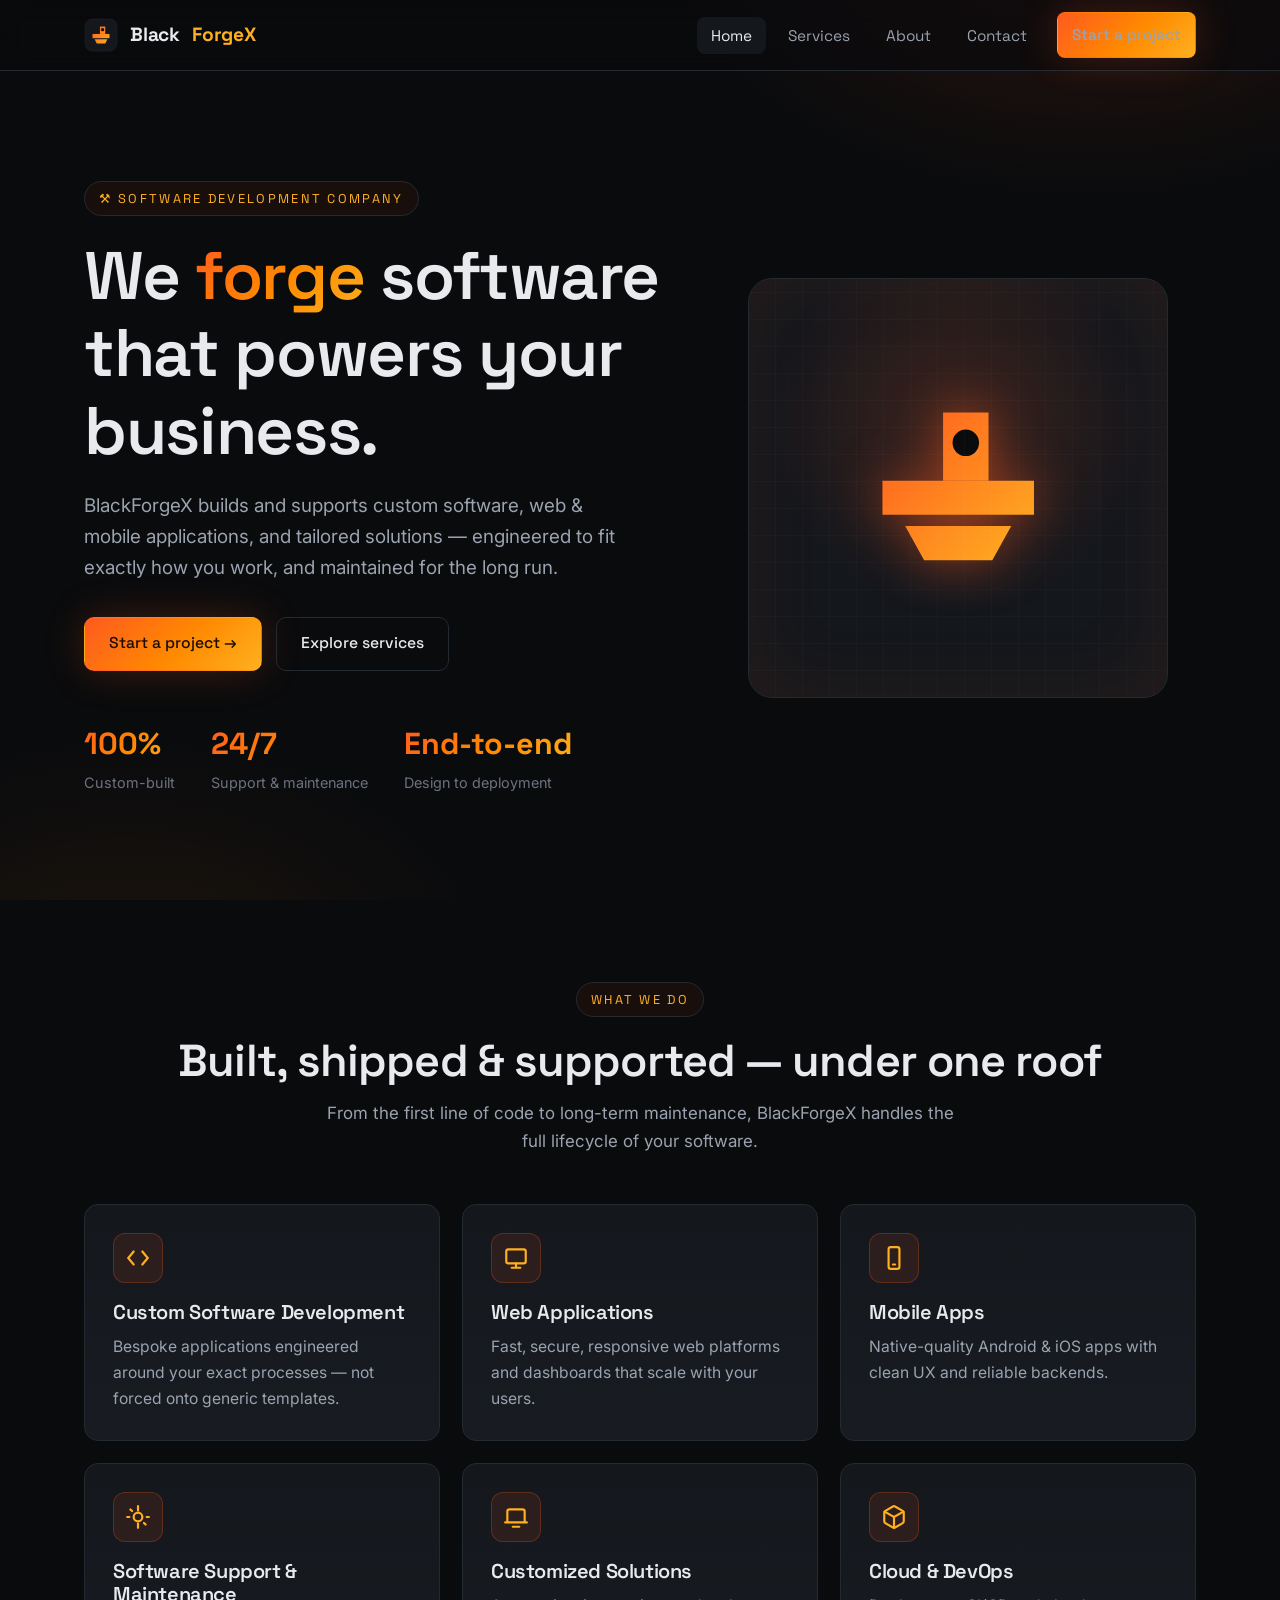
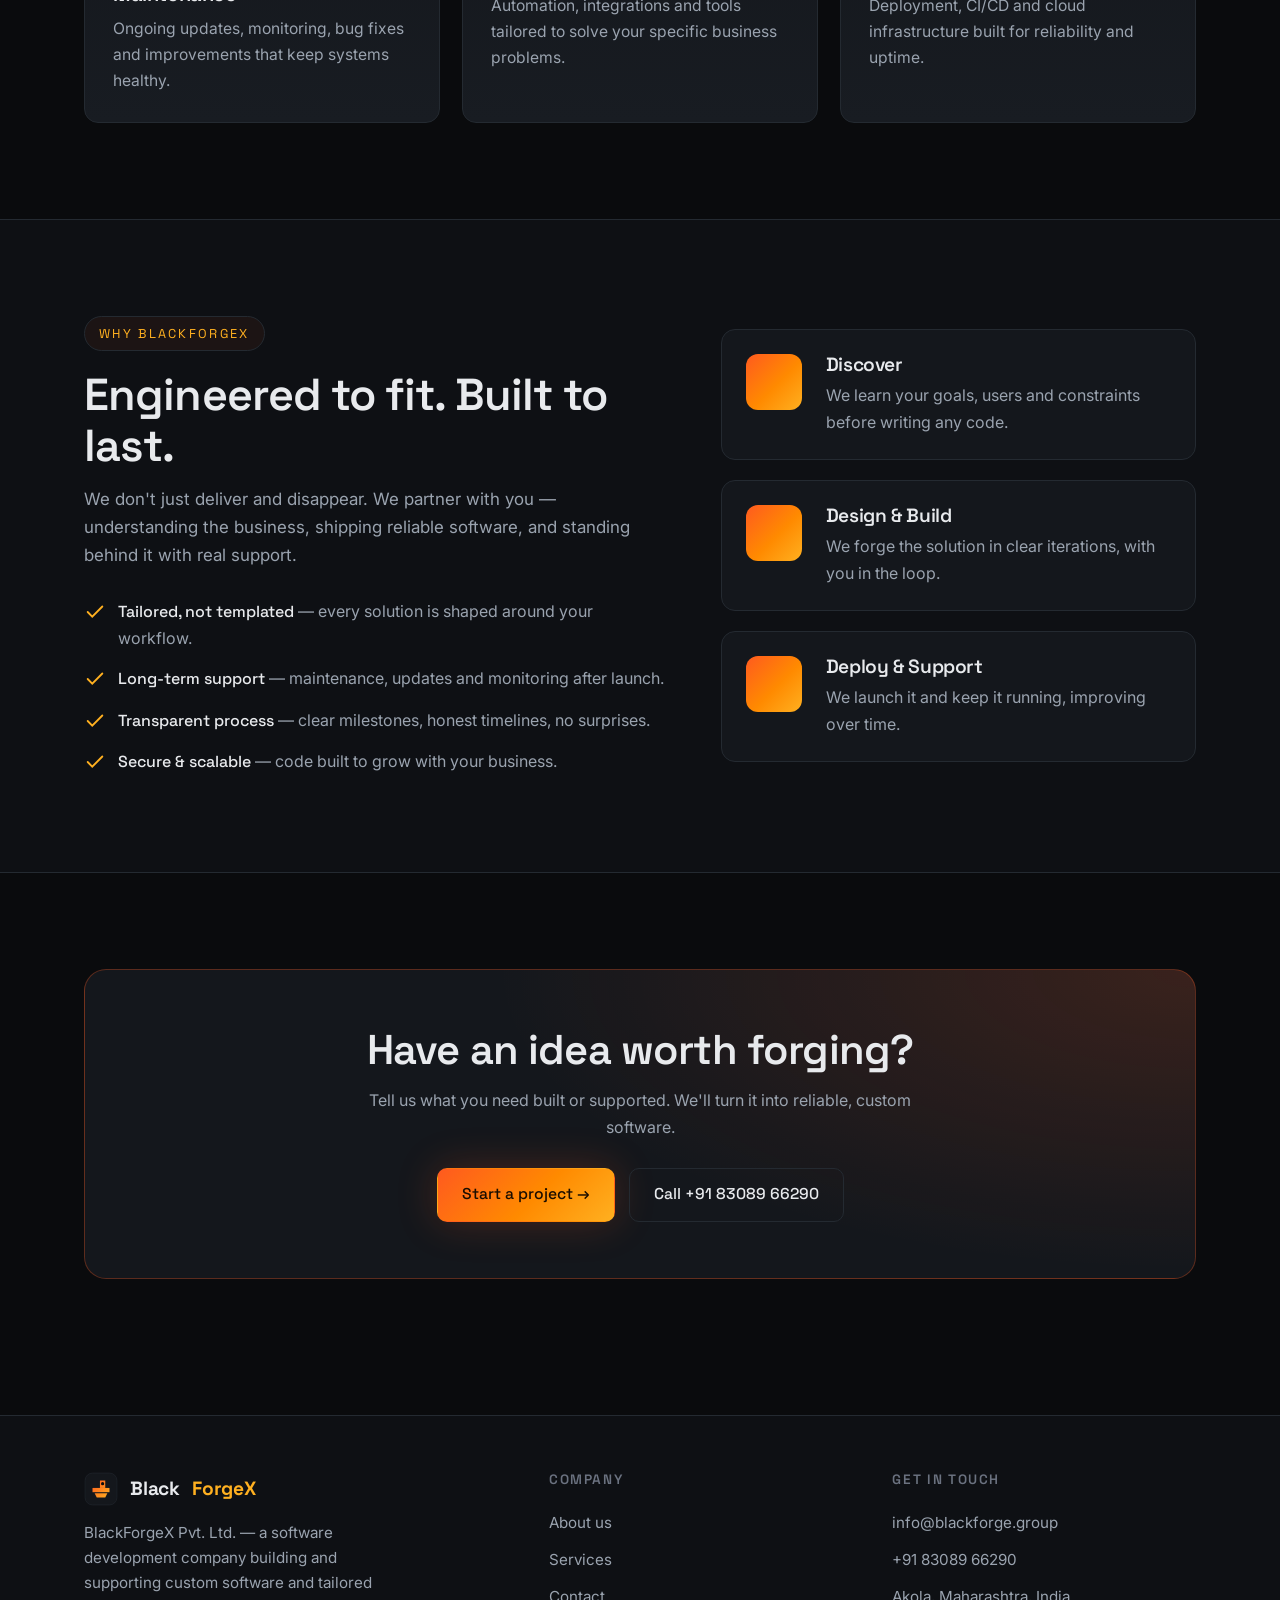
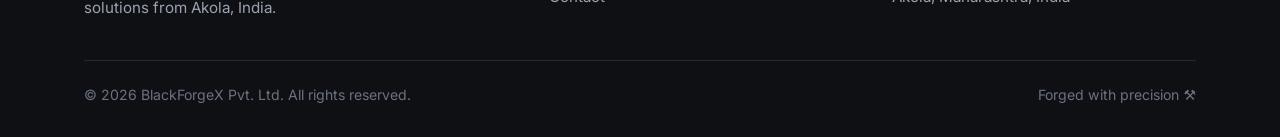
==== index.html @ d9f48944 "Initial BlackForgeX company website" ====
<!DOCTYPE html>
<html lang="en">
<head>
  <meta charset="UTF-8" />
  <meta name="viewport" content="width=device-width, initial-scale=1.0" />
  <title>BlackForgeX — Custom Software Development & Support</title>
  <meta name="description" content="BlackForgeX Pvt. Ltd. — a software development company in Akola, India, building and supporting custom software, web & mobile apps, and tailored business solutions." />
  <meta name="theme-color" content="#0a0b0d" />
  <link rel="icon" href="assets/favicon.svg" type="image/svg+xml" />
  <link rel="preconnect" href="https://fonts.googleapis.com" />
  <link rel="preconnect" href="https://fonts.gstatic.com" crossorigin />
  <link href="https://fonts.googleapis.com/css2?family=Space+Grotesk:wght@400;500;600;700&family=Inter:wght@400;500;600&display=swap" rel="stylesheet" />
  <link rel="stylesheet" href="assets/css/styles.css" />
</head>
<body>
  <!-- ============ HEADER ============ -->
  <header class="site-header">
    <div class="container nav">
      <a class="brand" href="index.html">
        <svg class="logo-mark" viewBox="0 0 64 64" fill="none" xmlns="http://www.w3.org/2000/svg" aria-hidden="true">
          <rect x="2" y="2" width="60" height="60" rx="14" fill="#14171c" stroke="#242a31"/>
          <path d="M20 40h24l-4 8H24l-4-8z" fill="url(#g)"/>
          <path d="M16 30h32v8H16z" fill="url(#g)"/>
          <path d="M30 16h10v14H30z" fill="url(#g)"/>
          <circle cx="35" cy="22" r="3" fill="#0a0b0d"/>
          <defs><linearGradient id="g" x1="16" y1="16" x2="48" y2="48" gradientUnits="userSpaceOnUse">
            <stop stop-color="#ff5a1f"/><stop offset="1" stop-color="#ffb020"/></linearGradient></defs>
        </svg>
        Black<b>ForgeX</b>
      </a>
      <button class="nav-toggle" aria-label="Menu"><span></span><span></span><span></span></button>
      <ul class="nav-links">
        <li><a href="index.html" class="active">Home</a></li>
        <li><a href="services.html">Services</a></li>
        <li><a href="about.html">About</a></li>
        <li><a href="contact.html">Contact</a></li>
        <li class="nav-cta"><a class="btn btn-primary" href="contact.html">Start a project</a></li>
      </ul>
    </div>
  </header>

  <!-- ============ HERO ============ -->
  <section class="hero">
    <div class="container hero-grid">
      <div class="reveal">
        <span class="eyebrow">⚒ Software Development Company</span>
        <h1>We <span class="text-gradient">forge</span> software that powers your business.</h1>
        <p class="lead">BlackForgeX builds and supports custom software, web &amp; mobile applications, and tailored solutions — engineered to fit exactly how you work, and maintained for the long run.</p>
        <div class="hero-actions">
          <a class="btn btn-primary" href="contact.html">Start a project →</a>
          <a class="btn btn-ghost" href="services.html">Explore services</a>
        </div>
        <div class="hero-stats">
          <div class="stat"><b class="text-gradient">100%</b><span>Custom-built</span></div>
          <div class="stat"><b class="text-gradient">24/7</b><span>Support &amp; maintenance</span></div>
          <div class="stat"><b class="text-gradient">End-to-end</b><span>Design to deployment</span></div>
        </div>
      </div>
      <div class="hero-visual reveal">
        <div class="forge-card">
          <svg viewBox="0 0 64 64" fill="none" xmlns="http://www.w3.org/2000/svg" aria-hidden="true">
            <path d="M18 42h28l-5 9H23l-5-9z" fill="url(#hg)"/>
            <path d="M12 30h40v9H12z" fill="url(#hg)"/>
            <path d="M28 12h12v18H28z" fill="url(#hg)"/>
            <circle cx="34" cy="20" r="3.5" fill="#0a0b0d"/>
            <defs><linearGradient id="hg" x1="12" y1="12" x2="52" y2="51" gradientUnits="userSpaceOnUse">
              <stop stop-color="#ff5a1f"/><stop offset="1" stop-color="#ffb020"/></linearGradient></defs>
          </svg>
        </div>
      </div>
    </div>
  </section>

  <!-- ============ SERVICES PREVIEW ============ -->
  <section class="section" id="services">
    <div class="container">
      <div class="reveal" style="text-align:center; display:flex; flex-direction:column; align-items:center;">
        <span class="eyebrow">What we do</span>
        <h2 class="section-title">Built, shipped &amp; supported — under one roof</h2>
        <p class="section-lead" style="margin-inline:auto;">From the first line of code to long-term maintenance, BlackForgeX handles the full lifecycle of your software.</p>
      </div>
      <div class="grid grid-3" style="margin-top:48px;">
        <div class="card reveal">
          <div class="ico"><svg viewBox="0 0 24 24" fill="none" stroke-width="2" stroke-linecap="round"><path d="M8 6 3 12l5 6M16 6l5 6-5 6"/></svg></div>
          <h3>Custom Software Development</h3>
          <p>Bespoke applications engineered around your exact processes — not forced onto generic templates.</p>
        </div>
        <div class="card reveal">
          <div class="ico"><svg viewBox="0 0 24 24" fill="none" stroke-width="2" stroke-linecap="round"><rect x="3" y="4" width="18" height="13" rx="2"/><path d="M8 21h8M12 17v4"/></svg></div>
          <h3>Web Applications</h3>
          <p>Fast, secure, responsive web platforms and dashboards that scale with your users.</p>
        </div>
        <div class="card reveal">
          <div class="ico"><svg viewBox="0 0 24 24" fill="none" stroke-width="2" stroke-linecap="round"><rect x="7" y="2" width="10" height="20" rx="2"/><path d="M11 18h2"/></svg></div>
          <h3>Mobile Apps</h3>
          <p>Native-quality Android &amp; iOS apps with clean UX and reliable backends.</p>
        </div>
        <div class="card reveal">
          <div class="ico"><svg viewBox="0 0 24 24" fill="none" stroke-width="2" stroke-linecap="round"><path d="M12 2v4M12 18v4M4 12H2M22 12h-2M5 5l1.5 1.5M17.5 17.5 19 19"/><circle cx="12" cy="12" r="4"/></svg></div>
          <h3>Software Support &amp; Maintenance</h3>
          <p>Ongoing updates, monitoring, bug fixes and improvements that keep systems healthy.</p>
        </div>
        <div class="card reveal">
          <div class="ico"><svg viewBox="0 0 24 24" fill="none" stroke-width="2" stroke-linecap="round"><path d="M4 17V7a2 2 0 0 1 2-2h12a2 2 0 0 1 2 2v10M2 17h20M9 21h6"/></svg></div>
          <h3>Customized Solutions</h3>
          <p>Automation, integrations and tools tailored to solve your specific business problems.</p>
        </div>
        <div class="card reveal">
          <div class="ico"><svg viewBox="0 0 24 24" fill="none" stroke-width="2" stroke-linecap="round"><path d="M21 16V8a2 2 0 0 0-1-1.7l-7-4a2 2 0 0 0-2 0l-7 4A2 2 0 0 0 3 8v8a2 2 0 0 0 1 1.7l7 4a2 2 0 0 0 2 0l7-4A2 2 0 0 0 21 16z"/><path d="m3.3 7 8.7 5 8.7-5M12 22V12"/></svg></div>
          <h3>Cloud &amp; DevOps</h3>
          <p>Deployment, CI/CD and cloud infrastructure built for reliability and uptime.</p>
        </div>
      </div>
    </div>
  </section>

  <!-- ============ WHY US ============ -->
  <section class="section" style="background:var(--bg-2); border-block:1px solid var(--border);">
    <div class="container hero-grid" style="align-items:center;">
      <div class="reveal">
        <span class="eyebrow">Why BlackForgeX</span>
        <h2 class="section-title">Engineered to fit. Built to last.</h2>
        <p class="section-lead">We don't just deliver and disappear. We partner with you — understanding the business, shipping reliable software, and standing behind it with real support.</p>
        <ul class="checks" style="margin-top:28px;">
          <li><svg viewBox="0 0 24 24" fill="none" stroke-width="2" stroke-linecap="round"><path d="m20 6-11 11-5-5"/></svg><span><b>Tailored, not templated</b> — every solution is shaped around your workflow.</span></li>
          <li><svg viewBox="0 0 24 24" fill="none" stroke-width="2" stroke-linecap="round"><path d="m20 6-11 11-5-5"/></svg><span><b>Long-term support</b> — maintenance, updates and monitoring after launch.</span></li>
          <li><svg viewBox="0 0 24 24" fill="none" stroke-width="2" stroke-linecap="round"><path d="m20 6-11 11-5-5"/></svg><span><b>Transparent process</b> — clear milestones, honest timelines, no surprises.</span></li>
          <li><svg viewBox="0 0 24 24" fill="none" stroke-width="2" stroke-linecap="round"><path d="m20 6-11 11-5-5"/></svg><span><b>Secure &amp; scalable</b> — code built to grow with your business.</span></li>
        </ul>
      </div>
      <div class="reveal">
        <div class="steps">
          <div class="step"><div class="num"></div><div><h3>Discover</h3><p>We learn your goals, users and constraints before writing any code.</p></div></div>
          <div class="step"><div class="num"></div><div><h3>Design &amp; Build</h3><p>We forge the solution in clear iterations, with you in the loop.</p></div></div>
          <div class="step"><div class="num"></div><div><h3>Deploy &amp; Support</h3><p>We launch it and keep it running, improving over time.</p></div></div>
        </div>
      </div>
    </div>
  </section>

  <!-- ============ CTA ============ -->
  <section class="section">
    <div class="container">
      <div class="cta-band reveal">
        <h2>Have an idea worth forging?</h2>
        <p>Tell us what you need built or supported. We'll turn it into reliable, custom software.</p>
        <div style="display:flex; gap:14px; justify-content:center; flex-wrap:wrap;">
          <a class="btn btn-primary" href="contact.html">Start a project →</a>
          <a class="btn btn-ghost" href="tel:+918308966290">Call +91 83089 66290</a>
        </div>
      </div>
    </div>
  </section>

  <!-- ============ FOOTER ============ -->
  <footer class="site-footer">
    <div class="container">
      <div class="footer-grid">
        <div>
          <a class="brand" href="index.html" style="margin-bottom:14px;">
            <svg class="logo-mark" viewBox="0 0 64 64" fill="none" aria-hidden="true">
              <rect x="2" y="2" width="60" height="60" rx="14" fill="#14171c" stroke="#242a31"/>
              <path d="M20 40h24l-4 8H24l-4-8z" fill="url(#fg)"/><path d="M16 30h32v8H16z" fill="url(#fg)"/>
              <path d="M30 16h10v14H30z" fill="url(#fg)"/><circle cx="35" cy="22" r="3" fill="#0a0b0d"/>
              <defs><linearGradient id="fg" x1="16" y1="16" x2="48" y2="48" gradientUnits="userSpaceOnUse">
                <stop stop-color="#ff5a1f"/><stop offset="1" stop-color="#ffb020"/></linearGradient></defs>
            </svg> Black<b>ForgeX</b>
          </a>
          <p>BlackForgeX Pvt. Ltd. — a software development company building and supporting custom software and tailored solutions from Akola, India.</p>
        </div>
        <div class="footer-col">
          <h4>Company</h4>
          <a href="about.html">About us</a>
          <a href="services.html">Services</a>
          <a href="contact.html">Contact</a>
        </div>
        <div class="footer-col">
          <h4>Get in touch</h4>
          <a href="mailto:info@blackforge.group">info@blackforge.group</a>
          <a href="tel:+918308966290">+91 83089 66290</a>
          <a>Akola, Maharashtra, India</a>
        </div>
      </div>
      <div class="footer-bottom">
        <span>© <span id="year"></span> BlackForgeX Pvt. Ltd. All rights reserved.</span>
        <span>Forged with precision ⚒</span>
      </div>
    </div>
  </footer>

  <script src="assets/js/main.js"></script>
</body>
</html>
---- assets/css/styles.css ----
/* ===========================================================
   BlackForgeX — design system
   Theme: industrial forge — black steel + ember glow
   =========================================================== */
:root {
  --bg:        #0a0b0d;
  --bg-2:      #0e1014;
  --surface:   #14171c;
  --surface-2: #181c22;
  --border:    #242a31;
  --text:      #e8eaed;
  --muted:     #9aa3af;
  --faint:     #6b7280;

  --ember:     #ff5a1f;
  --ember-2:   #ff8a00;
  --ember-3:   #ffb020;
  --steel:     #64748b;

  --glow: 0 0 40px rgba(255, 90, 31, .22);
  --grad-ember: linear-gradient(135deg, var(--ember) 0%, var(--ember-2) 55%, var(--ember-3) 100%);
  --radius: 14px;
  --maxw: 1160px;
  --font-head: "Space Grotesk", "Segoe UI", system-ui, sans-serif;
  --font-body: "Inter", "Segoe UI", system-ui, -apple-system, sans-serif;
}

* { box-sizing: border-box; margin: 0; padding: 0; }
html { scroll-behavior: smooth; }
body {
  font-family: var(--font-body);
  background: var(--bg);
  color: var(--text);
  line-height: 1.65;
  -webkit-font-smoothing: antialiased;
  overflow-x: hidden;
}
body::before {
  /* subtle ember bloom top-right + grid */
  content: "";
  position: fixed; inset: 0; z-index: -1;
  background:
    radial-gradient(720px 480px at 85% -10%, rgba(255,90,31,.14), transparent 60%),
    radial-gradient(620px 420px at 10% 110%, rgba(255,138,0,.08), transparent 60%),
    var(--bg);
}

a { color: inherit; text-decoration: none; }
img { max-width: 100%; display: block; }
h1,h2,h3,h4 { font-family: var(--font-head); font-weight: 600; line-height: 1.15; letter-spacing: -.02em; }

.container { width: 100%; max-width: var(--maxw); margin: 0 auto; padding: 0 24px; }
.section { padding: 96px 0; }
.section-sm { padding: 64px 0; }

.eyebrow {
  display: inline-flex; align-items: center; gap: 8px;
  font-family: var(--font-head); font-size: .8rem; letter-spacing: .18em;
  text-transform: uppercase; color: var(--ember-3);
  padding: 6px 14px; border: 1px solid var(--border); border-radius: 999px;
  background: rgba(255,90,31,.06);
}
.section-title { font-size: clamp(1.9rem, 4vw, 2.8rem); margin: 18px 0 14px; }
.section-lead { color: var(--muted); max-width: 640px; font-size: 1.06rem; }
.text-gradient { background: var(--grad-ember); -webkit-background-clip: text; background-clip: text; color: transparent; }

/* ---------- Buttons ---------- */
.btn {
  display: inline-flex; align-items: center; gap: 10px;
  font-family: var(--font-head); font-weight: 500; font-size: .98rem;
  padding: 13px 24px; border-radius: 10px; cursor: pointer;
  border: 1px solid transparent; transition: transform .18s ease, box-shadow .2s ease, background .2s;
}
.btn-primary { background: var(--grad-ember); color: #1a0d00; box-shadow: var(--glow); }
.btn-primary:hover { transform: translateY(-2px); box-shadow: 0 0 56px rgba(255,90,31,.4); }
.btn-ghost { background: transparent; border-color: var(--border); color: var(--text); }
.btn-ghost:hover { border-color: var(--ember); transform: translateY(-2px); }

/* ---------- Header ---------- */
.site-header {
  position: sticky; top: 0; z-index: 50;
  backdrop-filter: blur(12px);
  background: rgba(10,11,13,.72);
  border-bottom: 1px solid var(--border);
}
.nav { display: flex; align-items: center; justify-content: space-between; height: 70px; }
.brand { display: flex; align-items: center; gap: 12px; font-family: var(--font-head); font-weight: 700; font-size: 1.2rem; letter-spacing: -.01em; }
.brand .logo-mark { width: 34px; height: 34px; flex: none; }
.brand b { color: var(--ember-3); }
.nav-links { display: flex; align-items: center; gap: 8px; list-style: none; }
.nav-links a {
  font-family: var(--font-head); font-size: .96rem; color: var(--muted);
  padding: 9px 14px; border-radius: 8px; transition: color .15s, background .15s;
}
.nav-links a:hover, .nav-links a.active { color: var(--text); background: var(--surface); }
.nav-cta { margin-left: 8px; }
.nav-toggle { display: none; background: none; border: 1px solid var(--border); border-radius: 8px; width: 42px; height: 42px; cursor: pointer; }
.nav-toggle span { display: block; width: 18px; height: 2px; background: var(--text); margin: 4px auto; transition: .25s; }

/* ---------- Hero ---------- */
.hero { padding: 110px 0 90px; position: relative; }
.hero-grid { display: grid; grid-template-columns: 1.1fr .9fr; gap: 56px; align-items: center; }
.hero h1 { font-size: clamp(2.5rem, 6vw, 4.2rem); margin: 22px 0 20px; }
.hero p.lead { font-size: 1.18rem; color: var(--muted); max-width: 540px; }
.hero-actions { display: flex; gap: 14px; margin-top: 34px; flex-wrap: wrap; }
.hero-stats { display: flex; gap: 36px; margin-top: 48px; flex-wrap: wrap; }
.hero-stats .stat b { font-family: var(--font-head); font-size: 1.9rem; display: block; }
.hero-stats .stat span { color: var(--faint); font-size: .9rem; }

/* anvil/forge visual */
.hero-visual { position: relative; display: grid; place-items: center; }
.forge-card {
  width: 100%; aspect-ratio: 1/1; max-width: 420px;
  border: 1px solid var(--border); border-radius: 24px;
  background: radial-gradient(circle at 50% 35%, rgba(255,90,31,.18), transparent 55%), var(--surface);
  display: grid; place-items: center; position: relative; overflow: hidden;
  box-shadow: inset 0 0 80px rgba(255,90,31,.08);
}
.forge-card::after { content:""; position:absolute; inset:0; background:
  repeating-linear-gradient(0deg, transparent 0 26px, rgba(255,255,255,.02) 26px 27px),
  repeating-linear-gradient(90deg, transparent 0 26px, rgba(255,255,255,.02) 26px 27px); }
.forge-card svg { width: 58%; filter: drop-shadow(0 0 24px rgba(255,90,31,.5)); position: relative; }

/* ---------- Cards / grids ---------- */
.grid { display: grid; gap: 22px; }
.grid-3 { grid-template-columns: repeat(3, 1fr); }
.grid-2 { grid-template-columns: repeat(2, 1fr); }
.card {
  background: linear-gradient(180deg, var(--surface), var(--surface-2));
  border: 1px solid var(--border); border-radius: var(--radius);
  padding: 28px; transition: transform .2s, border-color .2s, box-shadow .2s;
}
.card:hover { transform: translateY(-4px); border-color: rgba(255,90,31,.5); box-shadow: var(--glow); }
.card .ico {
  width: 50px; height: 50px; border-radius: 12px; display: grid; place-items: center;
  background: rgba(255,90,31,.1); border: 1px solid rgba(255,90,31,.25); margin-bottom: 18px;
}
.card .ico svg { width: 26px; height: 26px; stroke: var(--ember-3); }
.card h3 { font-size: 1.25rem; margin-bottom: 10px; }
.card p { color: var(--muted); font-size: .98rem; }

/* ---------- Feature list ---------- */
.checks { list-style: none; display: grid; gap: 14px; }
.checks li { display: flex; gap: 12px; align-items: flex-start; color: var(--muted); }
.checks li svg { flex: none; width: 22px; height: 22px; stroke: var(--ember-3); margin-top: 3px; }
.checks li b { color: var(--text); font-family: var(--font-head); font-weight: 500; }

/* ---------- Process steps ---------- */
.steps { counter-reset: step; display: grid; gap: 20px; }
.step { display: grid; grid-template-columns: 60px 1fr; gap: 20px; align-items: start;
  padding: 24px; border: 1px solid var(--border); border-radius: var(--radius); background: var(--surface); }
.step .num { counter-increment: step; font-family: var(--font-head); font-size: 1.5rem; font-weight: 700;
  width: 56px; height: 56px; border-radius: 12px; display: grid; place-items: center;
  background: var(--grad-ember); color: #1a0d00; }
.step h3 { font-size: 1.2rem; margin-bottom: 6px; }
.step p { color: var(--muted); }

/* ---------- CTA band ---------- */
.cta-band {
  border: 1px solid rgba(255,90,31,.3); border-radius: 22px; padding: 56px;
  background: radial-gradient(700px 300px at 100% 0%, rgba(255,90,31,.16), transparent), var(--surface);
  text-align: center;
}
.cta-band h2 { font-size: clamp(1.8rem, 4vw, 2.6rem); margin-bottom: 14px; }
.cta-band p { color: var(--muted); max-width: 560px; margin: 0 auto 28px; }

/* ---------- Contact ---------- */
.contact-grid { display: grid; grid-template-columns: 1fr 1fr; gap: 40px; }
.info-item { display: flex; gap: 16px; align-items: flex-start; padding: 20px 0; border-bottom: 1px solid var(--border); }
.info-item .ico { width: 46px; height: 46px; border-radius: 11px; display: grid; place-items: center;
  background: rgba(255,90,31,.1); border: 1px solid rgba(255,90,31,.25); flex: none; }
.info-item .ico svg { width: 22px; height: 22px; stroke: var(--ember-3); }
.info-item span { color: var(--faint); font-size: .85rem; display: block; }
.info-item a, .info-item p { color: var(--text); font-family: var(--font-head); font-size: 1.05rem; }
.form { display: grid; gap: 16px; background: var(--surface); border: 1px solid var(--border); border-radius: var(--radius); padding: 30px; }
.form label { font-size: .85rem; color: var(--muted); font-family: var(--font-head); }
.form input, .form textarea, .form select {
  width: 100%; margin-top: 6px; padding: 12px 14px; border-radius: 9px;
  background: var(--bg-2); border: 1px solid var(--border); color: var(--text); font: inherit;
}
.form input:focus, .form textarea:focus, .form select:focus { outline: none; border-color: var(--ember); }
.form textarea { resize: vertical; min-height: 120px; }

/* ---------- Footer ---------- */
.site-footer { border-top: 1px solid var(--border); background: var(--bg-2); padding: 56px 0 30px; margin-top: 40px; }
.footer-grid { display: grid; grid-template-columns: 1.4fr 1fr 1fr; gap: 40px; }
.footer-grid p { color: var(--muted); font-size: .95rem; max-width: 320px; }
.footer-col h4 { font-size: .85rem; letter-spacing: .12em; text-transform: uppercase; color: var(--faint); margin-bottom: 16px; }
.footer-col a { display: block; color: var(--muted); padding: 6px 0; font-size: .95rem; }
.footer-col a:hover { color: var(--ember-3); }
.footer-bottom { margin-top: 40px; padding-top: 22px; border-top: 1px solid var(--border);
  display: flex; justify-content: space-between; gap: 16px; flex-wrap: wrap; color: var(--faint); font-size: .88rem; }

/* ---------- Page hero (inner) ---------- */
.page-hero { padding: 80px 0 40px; text-align: center; }
.page-hero h1 { font-size: clamp(2.2rem, 5vw, 3.4rem); margin: 16px 0 14px; }
.page-hero p { color: var(--muted); max-width: 620px; margin: 0 auto; font-size: 1.1rem; }

/* ---------- Reveal animation ---------- */
.reveal { opacity: 0; transform: translateY(22px); transition: opacity .6s ease, transform .6s ease; }
.reveal.in { opacity: 1; transform: none; }

/* ---------- Responsive ---------- */
@media (max-width: 900px) {
  .hero-grid, .contact-grid, .footer-grid { grid-template-columns: 1fr; }
  .grid-3, .grid-2 { grid-template-columns: 1fr; }
  .hero-visual { order: -1; }
  .nav-links {
    position: fixed; inset: 70px 0 auto 0; flex-direction: column; align-items: stretch;
    background: var(--bg-2); border-bottom: 1px solid var(--border); padding: 12px 24px 20px;
    transform: translateY(-130%); transition: transform .3s ease; gap: 4px;
  }
  .nav-links.open { transform: none; }
  .nav-links a { padding: 14px; }
  .nav-cta { margin: 8px 0 0; }
  .nav-toggle { display: block; }
  .cta-band { padding: 36px 22px; }
  .section { padding: 64px 0; }
}
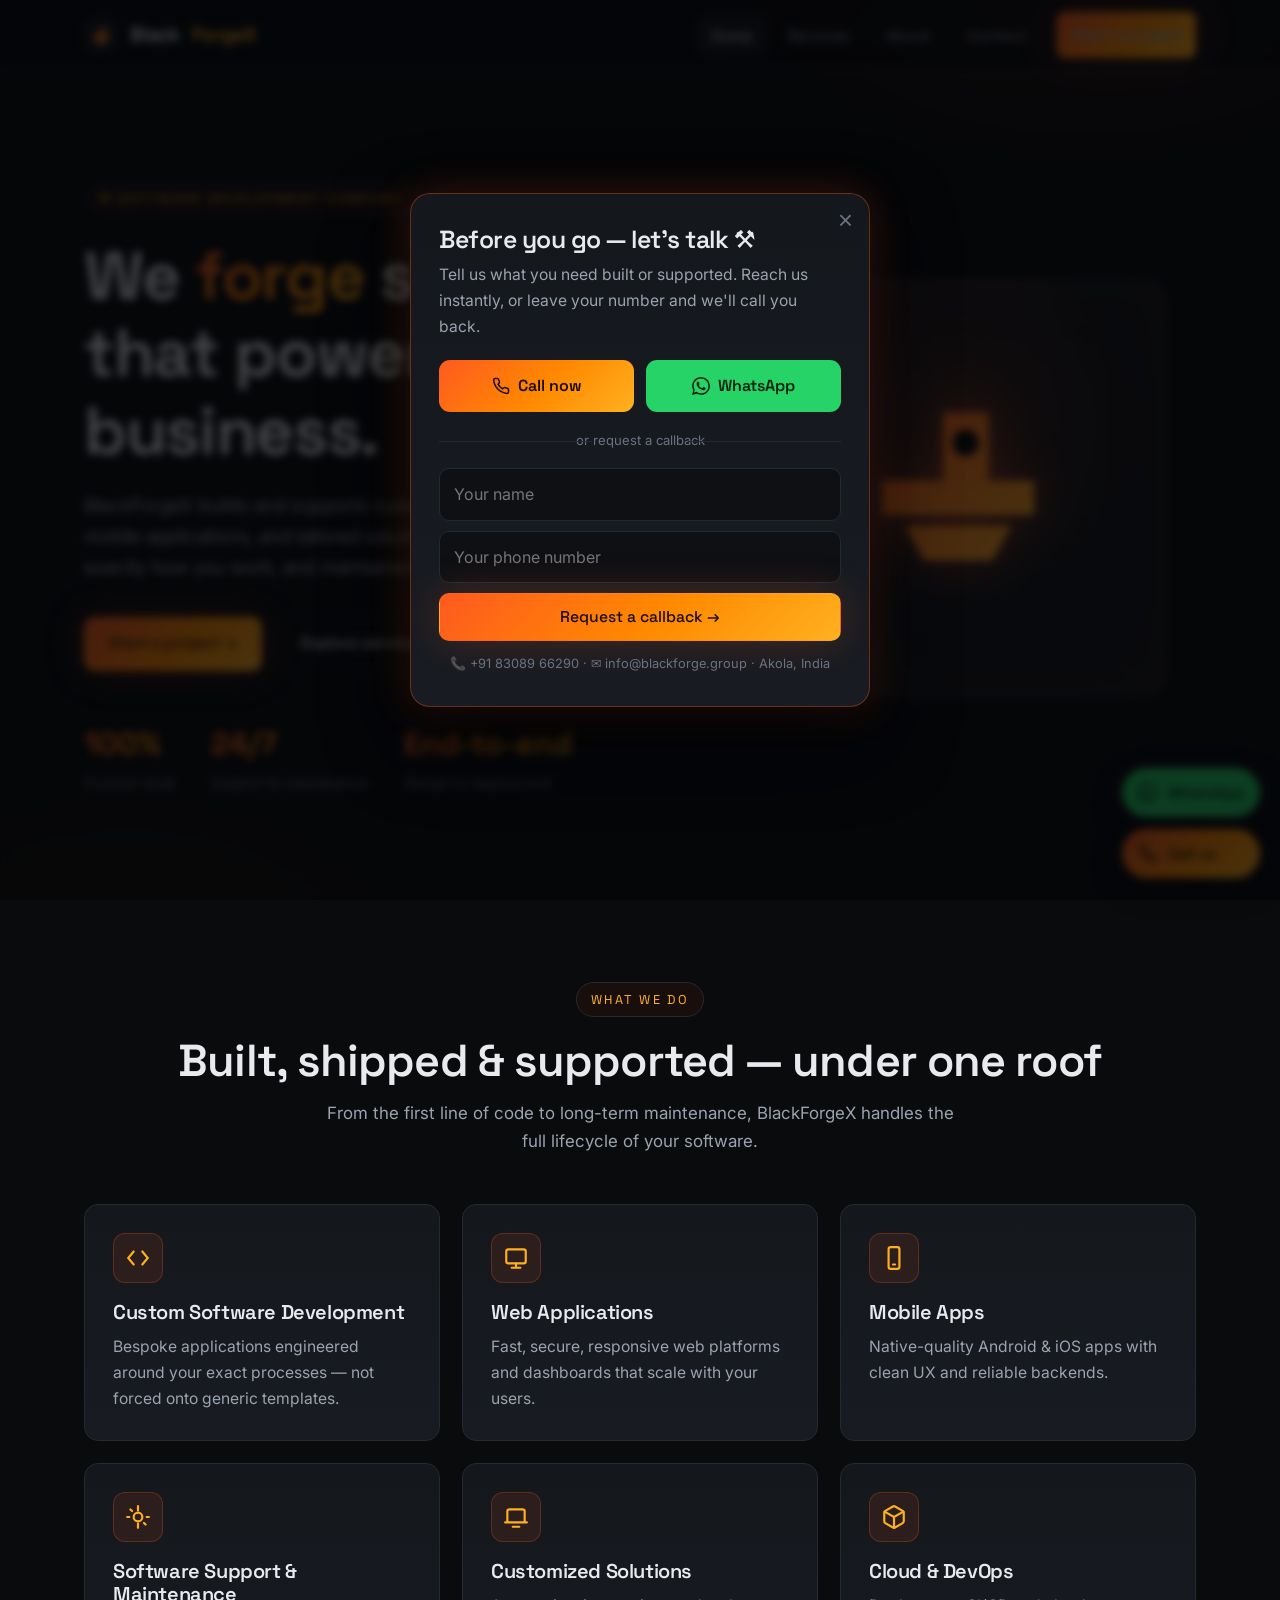
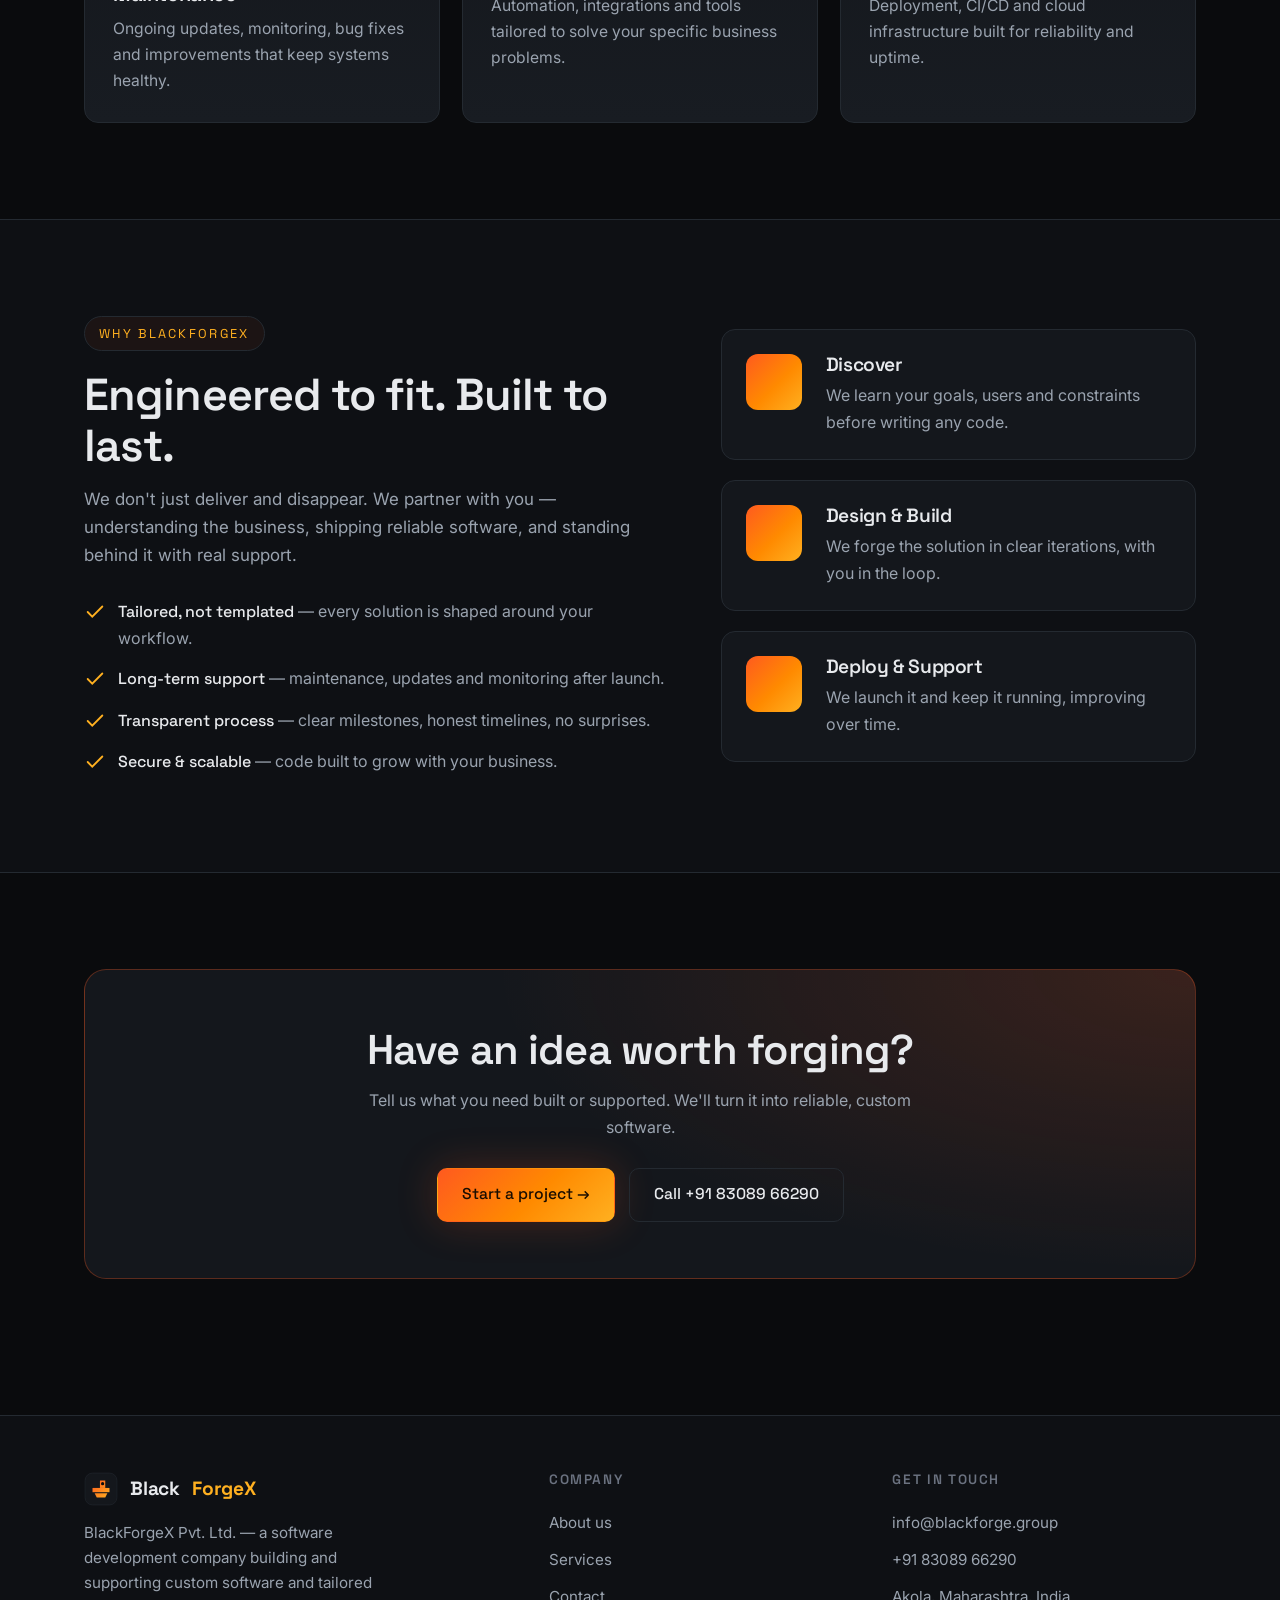
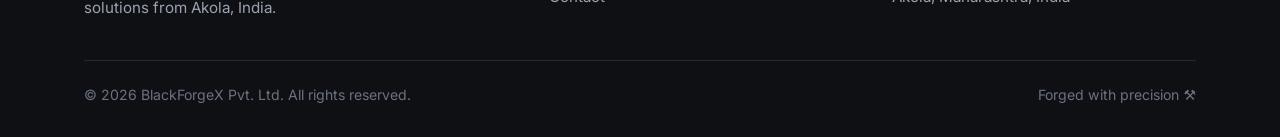
==== commit bf002b34: "Add conversion widgets (floating call/WhatsApp, mobile bar, exit-intent) + SEO (structured data, sit" ====
--- a/index.html
+++ b/index.html
@@ -3,10 +3,66 @@
 <head>
   <meta charset="UTF-8" />
   <meta name="viewport" content="width=device-width, initial-scale=1.0" />
-  <title>BlackForgeX — Custom Software Development & Support</title>
-  <meta name="description" content="BlackForgeX Pvt. Ltd. — a software development company in Akola, India, building and supporting custom software, web & mobile apps, and tailored business solutions." />
+  <title>BlackForgeX Pvt. Ltd. — Custom Software Development &amp; Support | Akola, India</title>
+  <meta name="description" content="BlackForgeX Pvt. Ltd. is a software development company in Akola, India, building and supporting custom software, web & mobile apps, and tailored business solutions. Call +91 83089 66290." />
+  <meta name="keywords" content="BlackForgeX, BlackForgeX Pvt Ltd, BlackForgeX Private Limited, BlackForge, software development company Akola, custom software development India, software support, web development, mobile app development" />
+  <meta name="author" content="BlackForgeX Pvt. Ltd." />
+  <meta name="robots" content="index, follow" />
+  <link rel="canonical" href="https://blackforge.group/" />
   <meta name="theme-color" content="#0a0b0d" />
   <link rel="icon" href="assets/favicon.svg" type="image/svg+xml" />
+
+  <!-- Open Graph / social -->
+  <meta property="og:type" content="website" />
+  <meta property="og:site_name" content="BlackForgeX Pvt. Ltd." />
+  <meta property="og:title" content="BlackForgeX Pvt. Ltd. — Custom Software Development &amp; Support" />
+  <meta property="og:description" content="A software development company in Akola, India. We build and support custom software, web & mobile apps, and tailored solutions." />
+  <meta property="og:url" content="https://blackforge.group/" />
+  <meta property="og:image" content="https://blackforge.group/assets/favicon.svg" />
+  <meta name="twitter:card" content="summary" />
+  <meta name="twitter:title" content="BlackForgeX Pvt. Ltd. — Custom Software Development &amp; Support" />
+  <meta name="twitter:description" content="Custom software, web & mobile apps and long-term support — forged in Akola, India." />
+
+  <!-- Structured data: helps Google show the brand for 'BlackForgeX' searches -->
+  <script type="application/ld+json">
+  {
+    "@context": "https://schema.org",
+    "@type": "ProfessionalService",
+    "name": "BlackForgeX Pvt. Ltd.",
+    "alternateName": ["BlackForgeX", "BlackForge X", "BlackForgeX Private Limited", "BlackForge"],
+    "url": "https://blackforge.group",
+    "logo": "https://blackforge.group/assets/favicon.svg",
+    "image": "https://blackforge.group/assets/favicon.svg",
+    "description": "Software development company building and supporting custom software, web & mobile applications and tailored business solutions.",
+    "email": "info@blackforge.group",
+    "telephone": "+91-83089-66290",
+    "priceRange": "$$",
+    "areaServed": "IN",
+    "address": {
+      "@type": "PostalAddress",
+      "addressLocality": "Akola",
+      "addressRegion": "Maharashtra",
+      "addressCountry": "IN"
+    },
+    "contactPoint": {
+      "@type": "ContactPoint",
+      "telephone": "+91-83089-66290",
+      "email": "info@blackforge.group",
+      "contactType": "sales",
+      "areaServed": "IN",
+      "availableLanguage": ["en", "hi", "mr"]
+    },
+    "sameAs": []
+  }
+  </script>
+  <script type="application/ld+json">
+  {
+    "@context": "https://schema.org",
+    "@type": "WebSite",
+    "name": "BlackForgeX",
+    "url": "https://blackforge.group"
+  }
+  </script>
   <link rel="preconnect" href="https://fonts.googleapis.com" />
   <link rel="preconnect" href="https://fonts.gstatic.com" crossorigin />
   <link href="https://fonts.googleapis.com/css2?family=Space+Grotesk:wght@400;500;600;700&family=Inter:wght@400;500;600&display=swap" rel="stylesheet" />
--- a/assets/css/styles.css
+++ b/assets/css/styles.css
@@ -217,3 +217,84 @@
   .cta-band { padding: 36px 22px; }
   .section { padding: 64px 0; }
 }
+
+/* ===========================================================
+   CONVERSION WIDGETS — floating buttons, mobile bar, exit popup
+   =========================================================== */
+
+/* Floating action buttons (desktop + tablet) */
+.fab-stack { position: fixed; right: 20px; bottom: 22px; z-index: 80; display: flex; flex-direction: column; gap: 12px; }
+.fab {
+  display: inline-flex; align-items: center; gap: 10px; padding: 12px 16px; border-radius: 999px;
+  font-family: var(--font-head); font-weight: 600; font-size: .95rem; color: #fff;
+  box-shadow: 0 10px 30px rgba(0,0,0,.45); cursor: pointer; transition: transform .18s ease; white-space: nowrap;
+}
+.fab svg { width: 20px; height: 20px; flex: none; }
+.fab:hover { transform: translateY(-3px) scale(1.03); }
+.fab-wa { background: #25D366; color: #03210f; }
+.fab-call { background: var(--grad-ember); color: #1a0d00; }
+.fab .fab-label { display: inline; }
+.fab-pulse { position: relative; }
+.fab-pulse::after {
+  content: ""; position: absolute; inset: 0; border-radius: 999px; z-index: -1;
+  box-shadow: 0 0 0 0 rgba(37,211,102,.6); animation: fabpulse 2.2s infinite;
+}
+.fab-call.fab-pulse::after { box-shadow: 0 0 0 0 rgba(255,90,31,.6); animation-name: fabpulse-ember; }
+@keyframes fabpulse { to { box-shadow: 0 0 0 18px rgba(37,211,102,0); } }
+@keyframes fabpulse-ember { to { box-shadow: 0 0 0 18px rgba(255,90,31,0); } }
+
+/* Sticky mobile action bar */
+.mobile-bar { display: none; }
+@media (max-width: 760px) {
+  .fab-stack { display: none; }
+  .mobile-bar {
+    display: grid; grid-template-columns: 1fr 1fr 1fr; position: fixed; left: 0; right: 0; bottom: 0; z-index: 85;
+    background: rgba(14,16,20,.96); backdrop-filter: blur(10px); border-top: 1px solid var(--border);
+  }
+  .mobile-bar a {
+    display: flex; flex-direction: column; align-items: center; gap: 3px; padding: 10px 6px;
+    font-family: var(--font-head); font-size: .72rem; color: var(--text); border-right: 1px solid var(--border);
+  }
+  .mobile-bar a:last-child { border-right: none; }
+  .mobile-bar a svg { width: 22px; height: 22px; }
+  .mobile-bar .mb-call svg { stroke: var(--ember-3); }
+  .mobile-bar .mb-wa svg { stroke: #25D366; }
+  .mobile-bar .mb-mail svg { stroke: var(--text); }
+  body { padding-bottom: 64px; }
+  .site-footer { margin-bottom: 60px; }
+}
+
+/* Exit-intent / capture modal */
+.cap-overlay {
+  position: fixed; inset: 0; z-index: 100; background: rgba(4,5,7,.72); backdrop-filter: blur(4px);
+  display: none; align-items: center; justify-content: center; padding: 20px;
+}
+.cap-overlay.show { display: flex; animation: fade .25s ease; }
+@keyframes fade { from { opacity: 0; } to { opacity: 1; } }
+.cap-modal {
+  width: 100%; max-width: 460px; background: linear-gradient(180deg, var(--surface), var(--surface-2));
+  border: 1px solid rgba(255,90,31,.35); border-radius: 20px; padding: 32px 28px; position: relative;
+  box-shadow: 0 30px 80px rgba(0,0,0,.6), var(--glow); animation: pop .3s ease;
+}
+@keyframes pop { from { transform: translateY(18px) scale(.97); opacity: 0; } to { transform: none; opacity: 1; } }
+.cap-close { position: absolute; top: 14px; right: 16px; background: none; border: none; color: var(--faint); font-size: 1.6rem; cursor: pointer; line-height: 1; }
+.cap-close:hover { color: var(--text); }
+.cap-modal h3 { font-size: 1.55rem; margin-bottom: 8px; }
+.cap-modal p.sub { color: var(--muted); font-size: .98rem; margin-bottom: 20px; }
+.cap-quick { display: grid; grid-template-columns: 1fr 1fr; gap: 12px; margin-bottom: 18px; }
+.cap-quick a { display: flex; align-items: center; justify-content: center; gap: 8px; padding: 13px; border-radius: 11px;
+  font-family: var(--font-head); font-weight: 600; }
+.cap-quick a svg { width: 18px; height: 18px; }
+.cap-call { background: var(--grad-ember); color: #1a0d00; }
+.cap-wa { background: #25D366; color: #03210f; }
+.cap-divider { text-align: center; color: var(--faint); font-size: .82rem; margin: 4px 0 16px; position: relative; }
+.cap-divider::before, .cap-divider::after { content: ""; position: absolute; top: 50%; width: 38%; height: 1px; background: var(--border); }
+.cap-divider::before { left: 0; } .cap-divider::after { right: 0; }
+.cap-form { display: grid; gap: 10px; }
+.cap-form input {
+  width: 100%; padding: 12px 14px; border-radius: 10px; background: var(--bg-2);
+  border: 1px solid var(--border); color: var(--text); font: inherit;
+}
+.cap-form input:focus { outline: none; border-color: var(--ember); }
+.cap-form button { justify-content: center; }
+.cap-trust { margin-top: 12px; text-align: center; color: var(--faint); font-size: .8rem; }
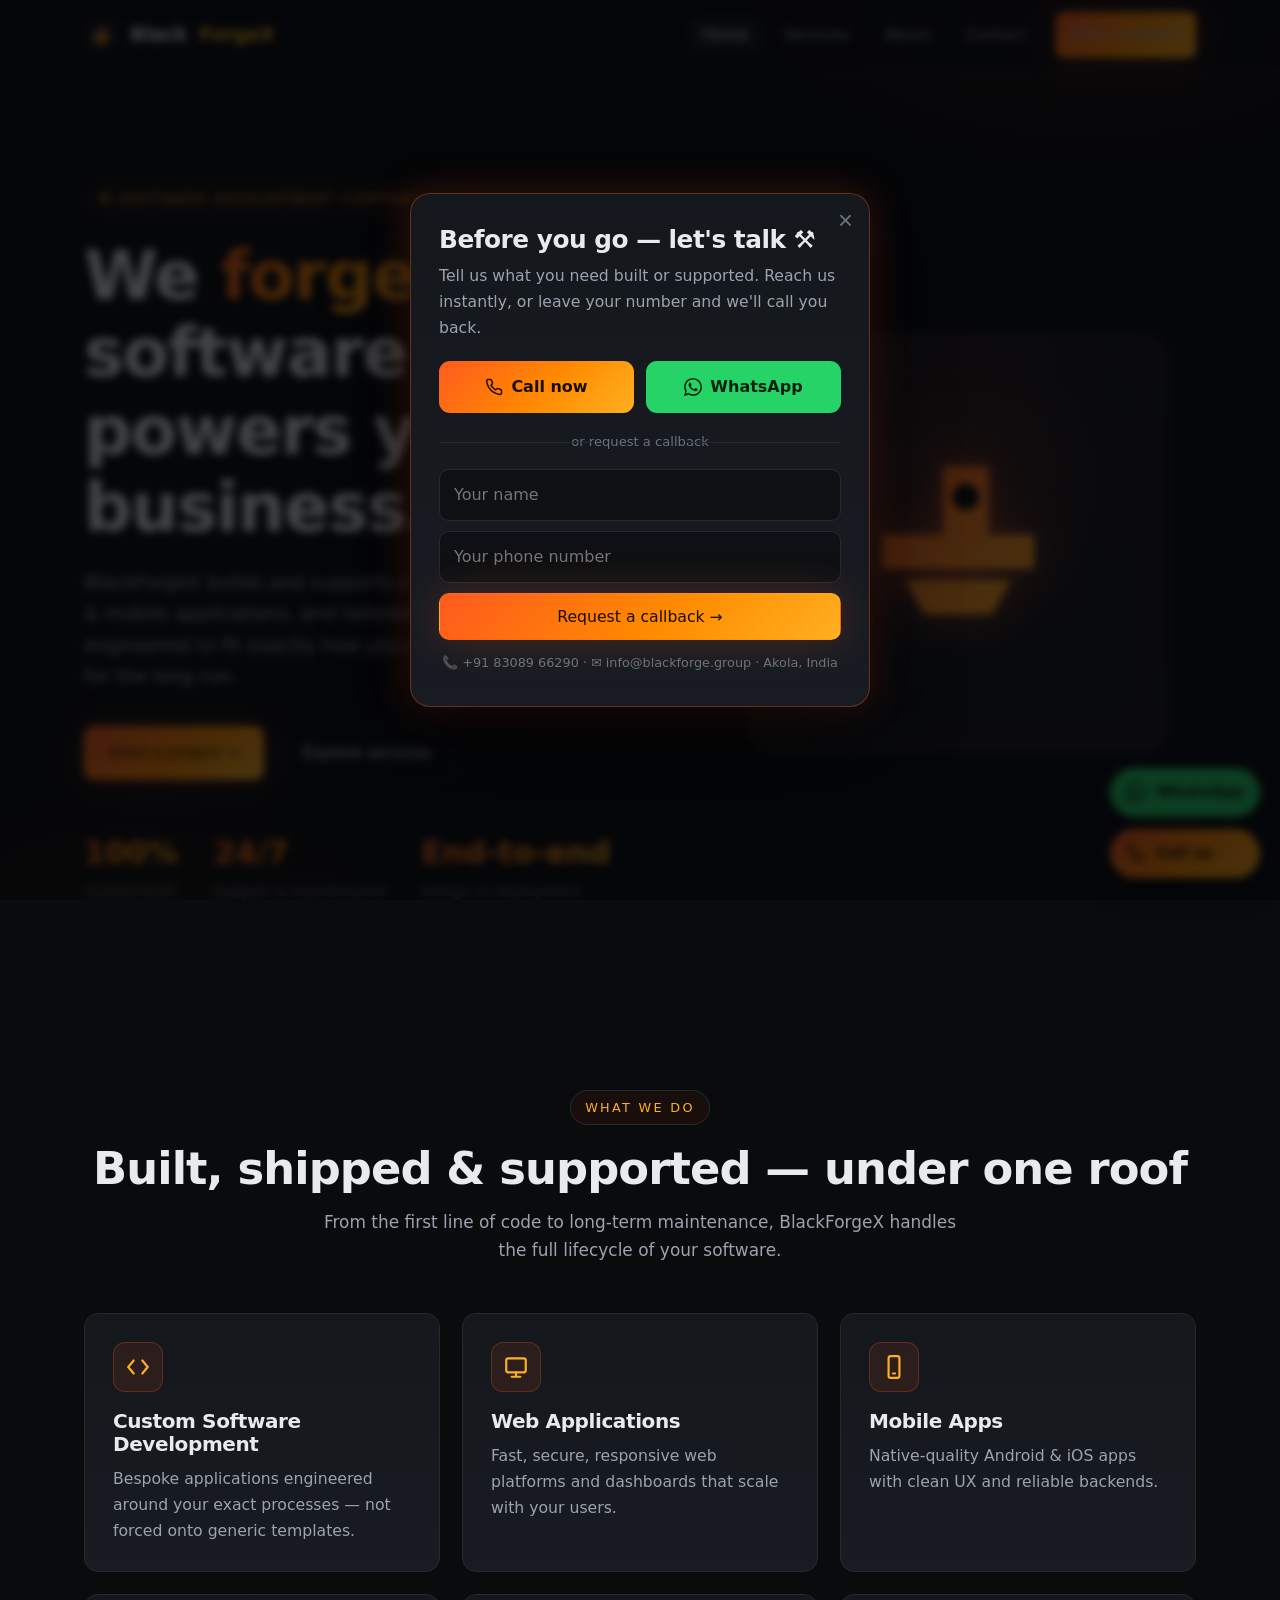
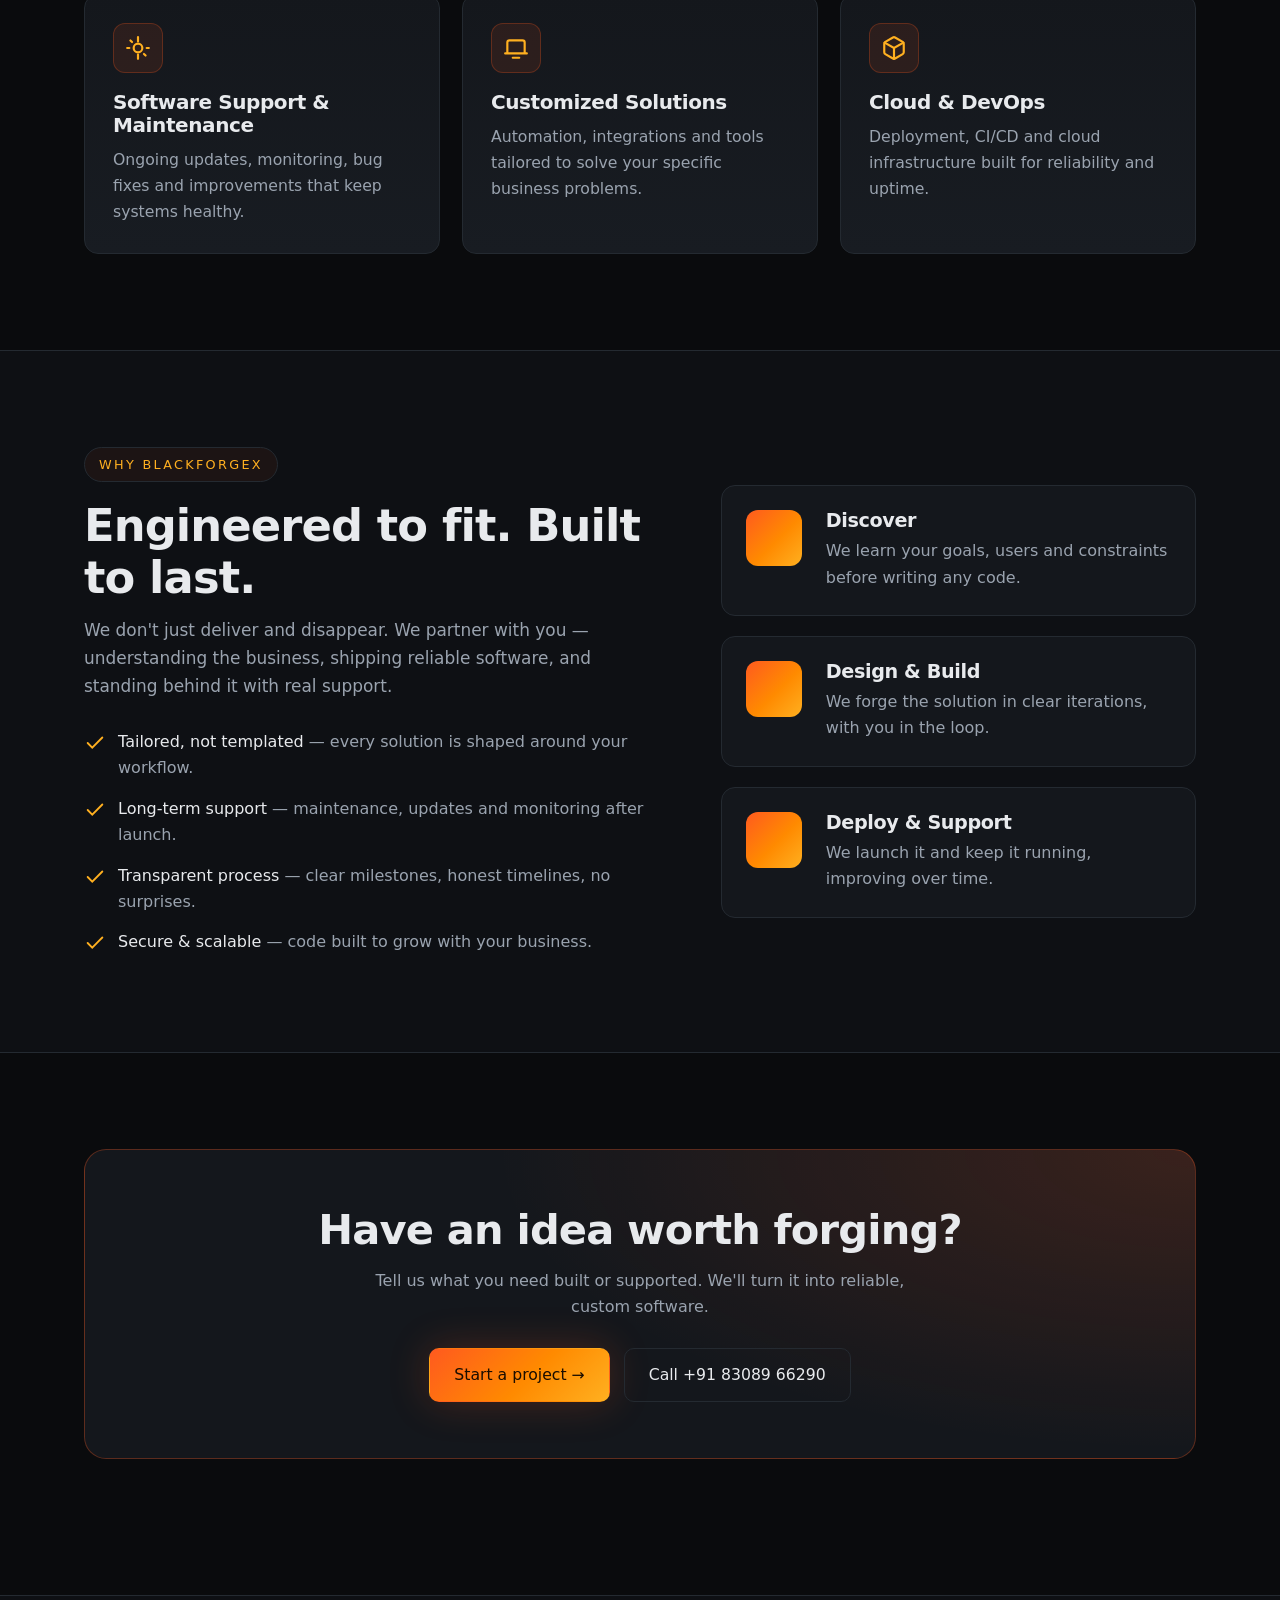
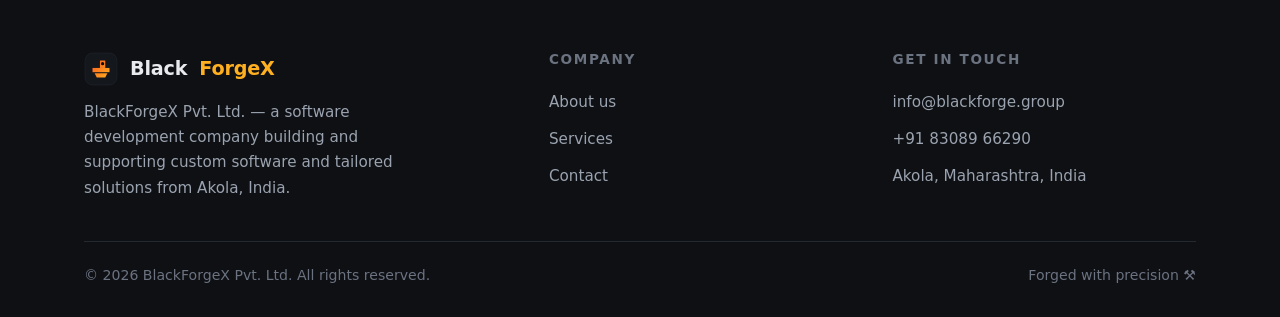
==== commit da047be3: "Security hardening: CSP + referrer-policy headers, noopener on external window.open" ====
--- a/index.html
+++ b/index.html
@@ -3,6 +3,8 @@
 <head>
   <meta charset="UTF-8" />
   <meta name="viewport" content="width=device-width, initial-scale=1.0" />
+  <meta http-equiv="Content-Security-Policy" content="default-src 'self'; base-uri 'self'; object-src 'none'; script-src 'self' 'unsafe-inline'; style-src 'self' 'unsafe-inline' https://fonts.googleapis.com; font-src 'self' https://fonts.gstatic.com; img-src 'self' data:; connect-src 'self'; form-action 'self' mailto:" />
+  <meta name="referrer" content="strict-origin-when-cross-origin" />
   <title>BlackForgeX Pvt. Ltd. — Custom Software Development &amp; Support | Akola, India</title>
   <meta name="description" content="BlackForgeX Pvt. Ltd. is a software development company in Akola, India, building and supporting custom software, web & mobile apps, and tailored business solutions. Call +91 83089 66290." />
   <meta name="keywords" content="BlackForgeX, BlackForgeX Pvt Ltd, BlackForgeX Private Limited, BlackForge, software development company Akola, custom software development India, software support, web development, mobile app development" />
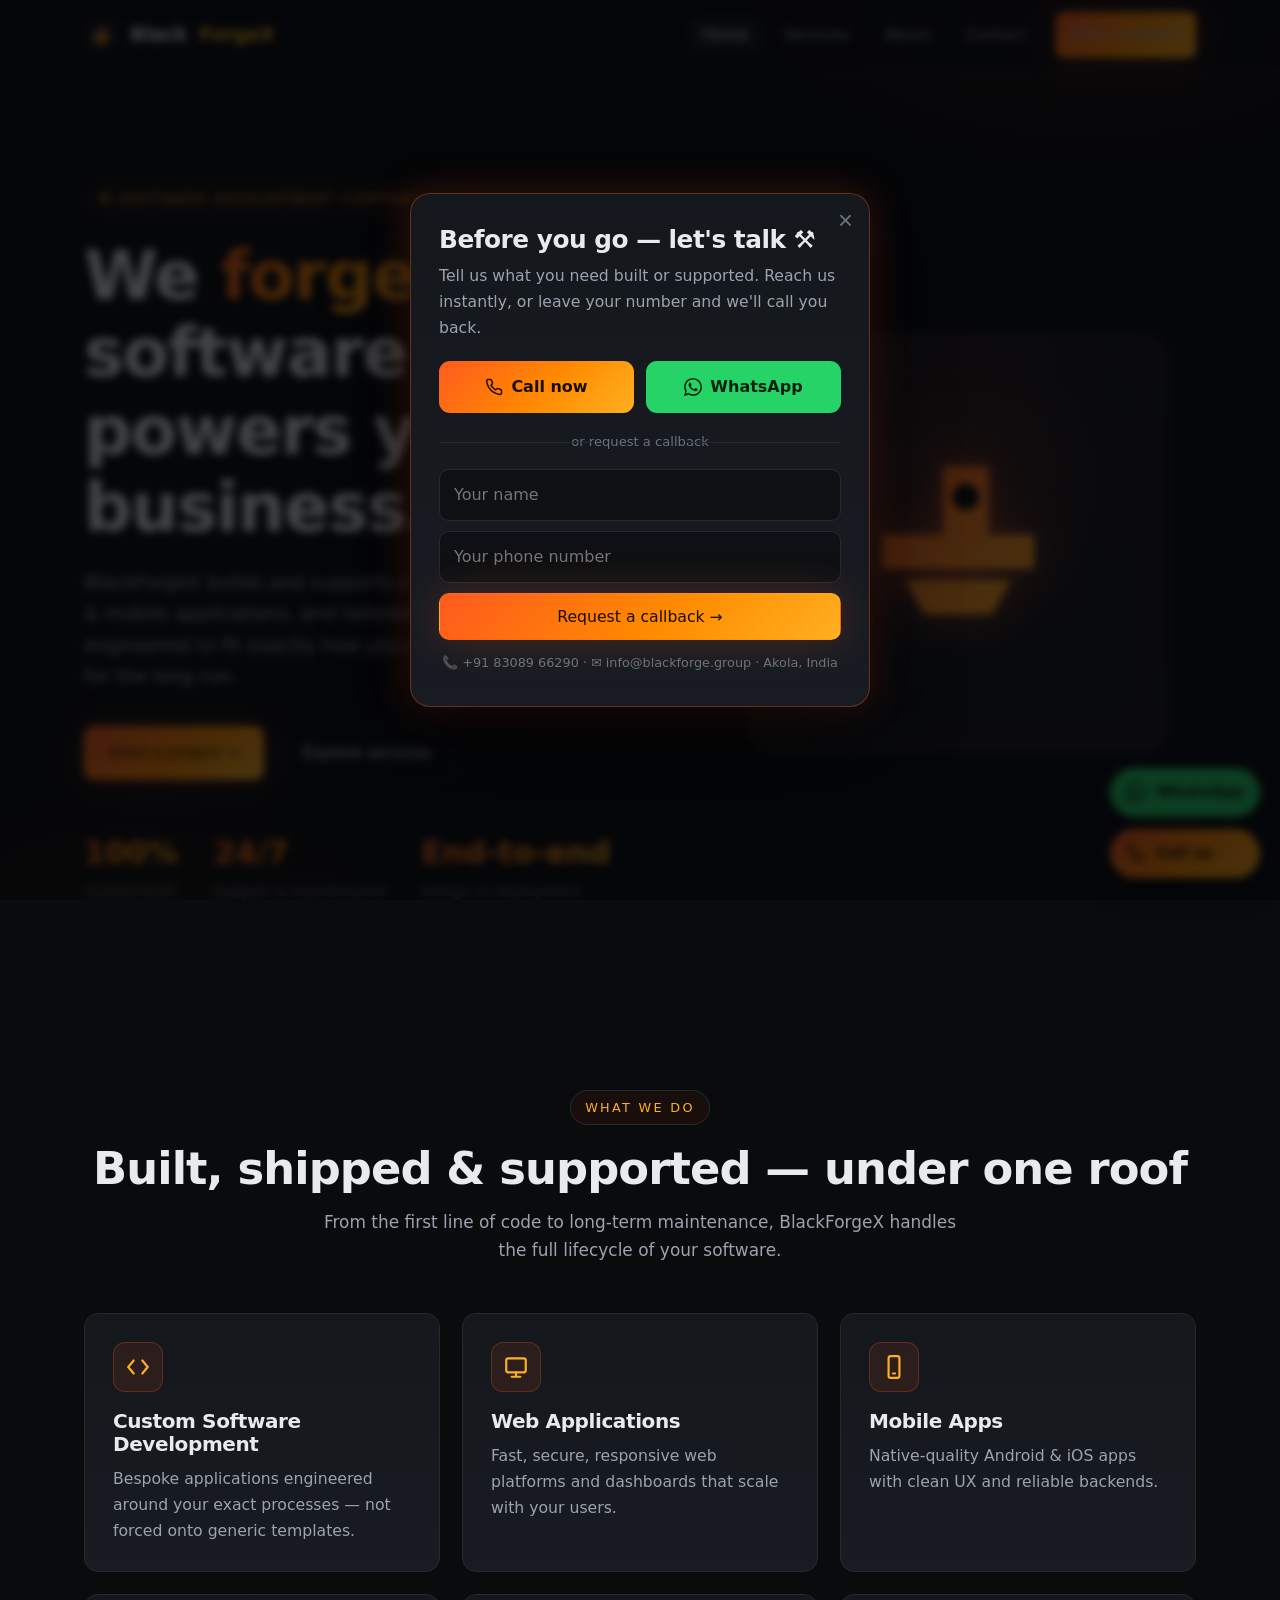
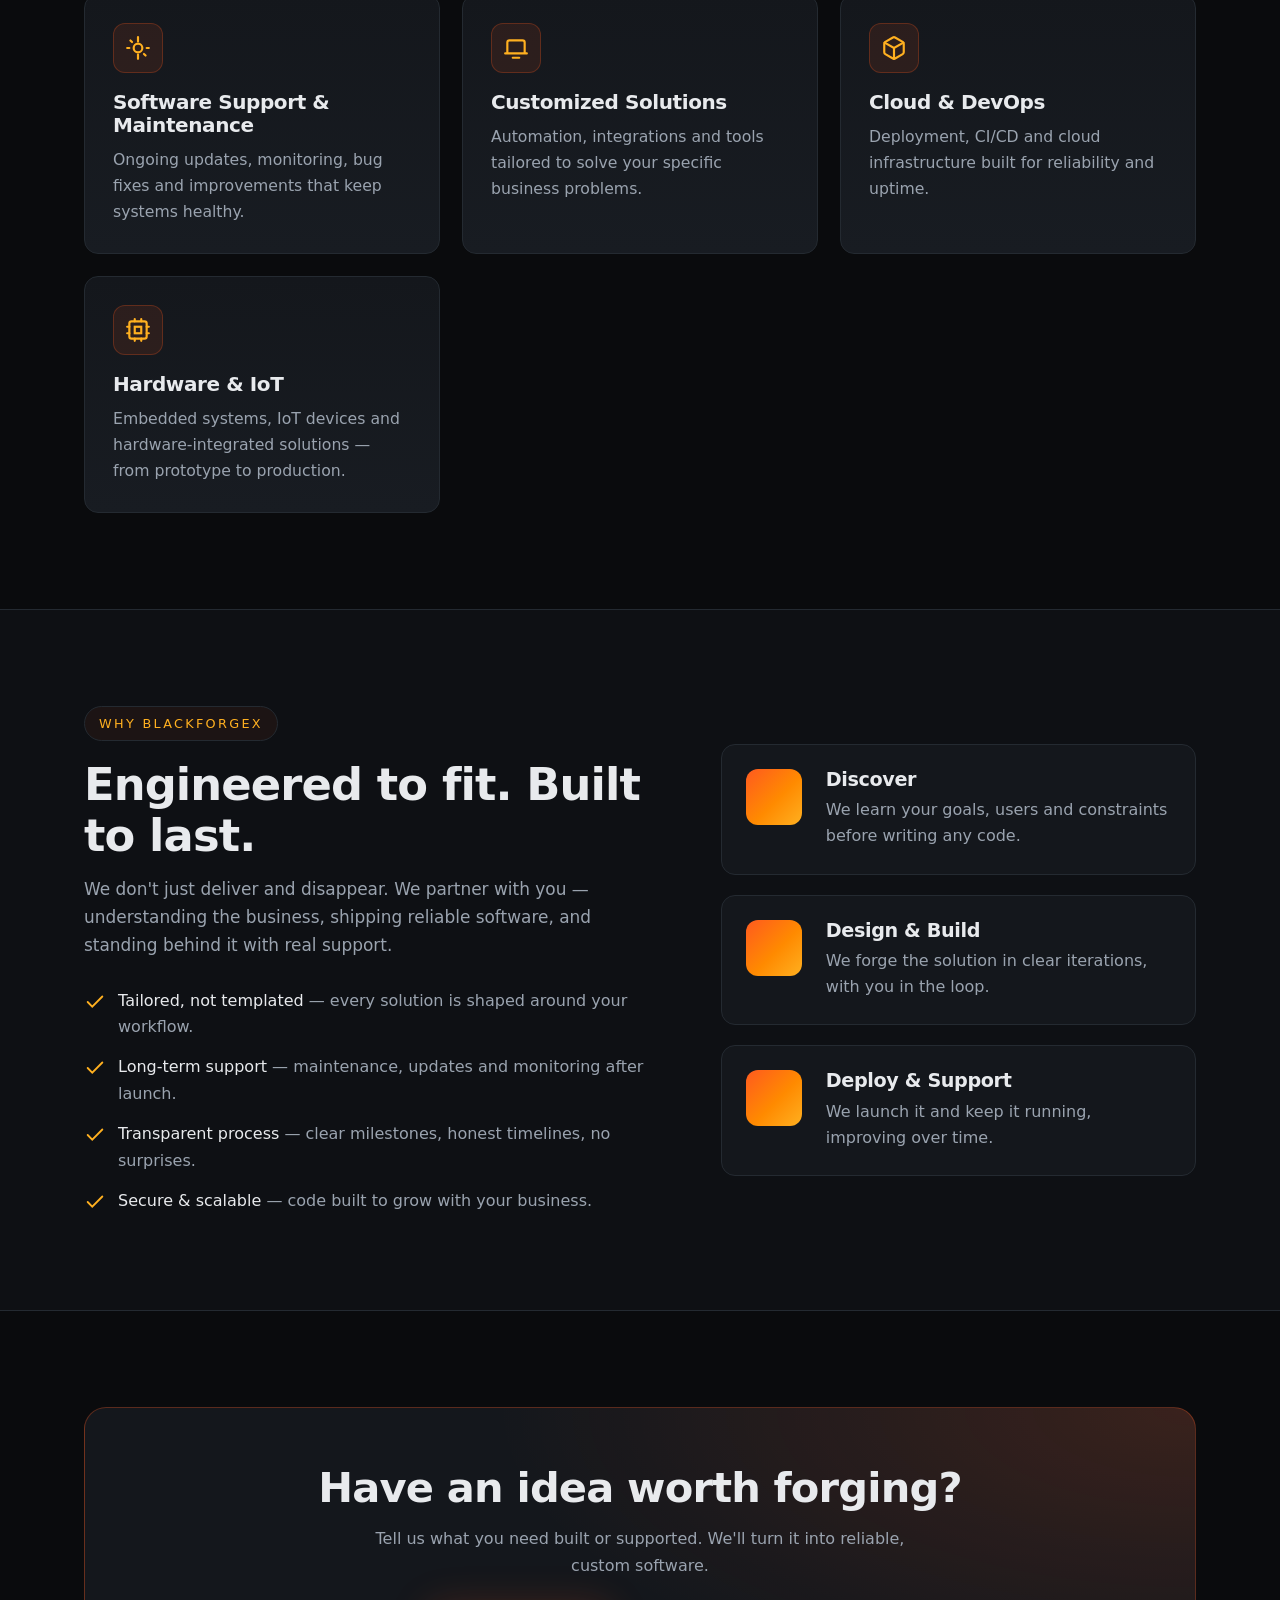
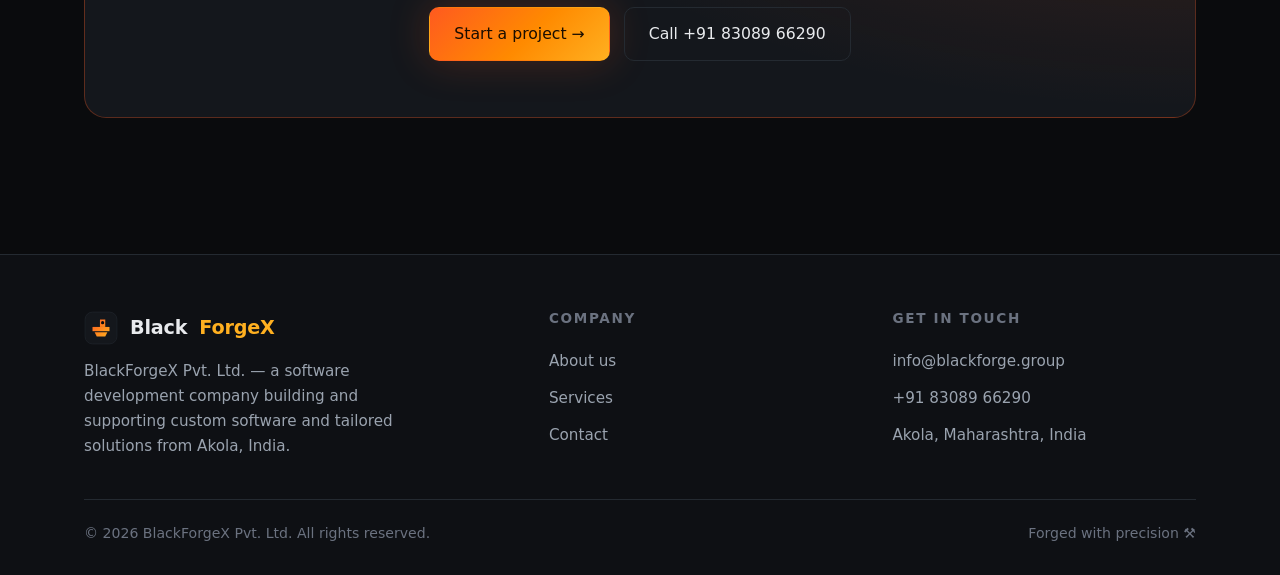
==== commit 7cc7efd3: "Add Google Maps location + Get Directions, link site to Google Business listing (sameAs), add Hardwa" ====
--- a/index.html
+++ b/index.html
@@ -7,7 +7,7 @@
   <meta name="referrer" content="strict-origin-when-cross-origin" />
   <title>BlackForgeX Pvt. Ltd. — Custom Software Development &amp; Support | Akola, India</title>
   <meta name="description" content="BlackForgeX Pvt. Ltd. is a software development company in Akola, India, building and supporting custom software, web & mobile apps, and tailored business solutions. Call +91 83089 66290." />
-  <meta name="keywords" content="BlackForgeX, BlackForgeX Pvt Ltd, BlackForgeX Private Limited, BlackForge, software development company Akola, custom software development India, software support, web development, mobile app development" />
+  <meta name="keywords" content="BlackForgeX, BlackForgeX Pvt Ltd, BlackForgeX Private Limited, BlackForge, software development company Akola, custom software development India, software support, web development, web app development, mobile app development, hardware development, IoT development, embedded systems, tech company Akola, app development Akola, IT company Akola" />
   <meta name="author" content="BlackForgeX Pvt. Ltd." />
   <meta name="robots" content="index, follow" />
   <link rel="canonical" href="https://blackforge.group/" />
@@ -35,7 +35,9 @@
     "url": "https://blackforge.group",
     "logo": "https://blackforge.group/assets/favicon.svg",
     "image": "https://blackforge.group/assets/favicon.svg",
-    "description": "Software development company building and supporting custom software, web & mobile applications and tailored business solutions.",
+    "description": "Software & hardware development company building and supporting custom software, web & mobile applications, IoT/embedded hardware and tailored business solutions.",
+    "knowsAbout": ["Custom software development", "Web application development", "Mobile app development", "Software support and maintenance", "Hardware development", "IoT and embedded systems", "Cloud and DevOps", "Business automation"],
+    "hasMap": "https://share.google/CBr5FHpI6eiG2yBx3",
     "email": "info@blackforge.group",
     "telephone": "+91-83089-66290",
     "priceRange": "$$",
@@ -54,7 +56,7 @@
       "areaServed": "IN",
       "availableLanguage": ["en", "hi", "mr"]
     },
-    "sameAs": []
+    "sameAs": ["https://share.google/CBr5FHpI6eiG2yBx3"]
   }
   </script>
   <script type="application/ld+json">
@@ -168,6 +170,11 @@
           <h3>Cloud &amp; DevOps</h3>
           <p>Deployment, CI/CD and cloud infrastructure built for reliability and uptime.</p>
         </div>
+        <div class="card reveal">
+          <div class="ico"><svg viewBox="0 0 24 24" fill="none" stroke-width="2" stroke-linecap="round"><rect x="4" y="4" width="16" height="16" rx="2"/><rect x="9" y="9" width="6" height="6"/><path d="M9 2v2M15 2v2M9 20v2M15 20v2M2 9h2M2 15h2M20 9h2M20 15h2"/></svg></div>
+          <h3>Hardware &amp; IoT</h3>
+          <p>Embedded systems, IoT devices and hardware-integrated solutions — from prototype to production.</p>
+        </div>
       </div>
     </div>
   </section>
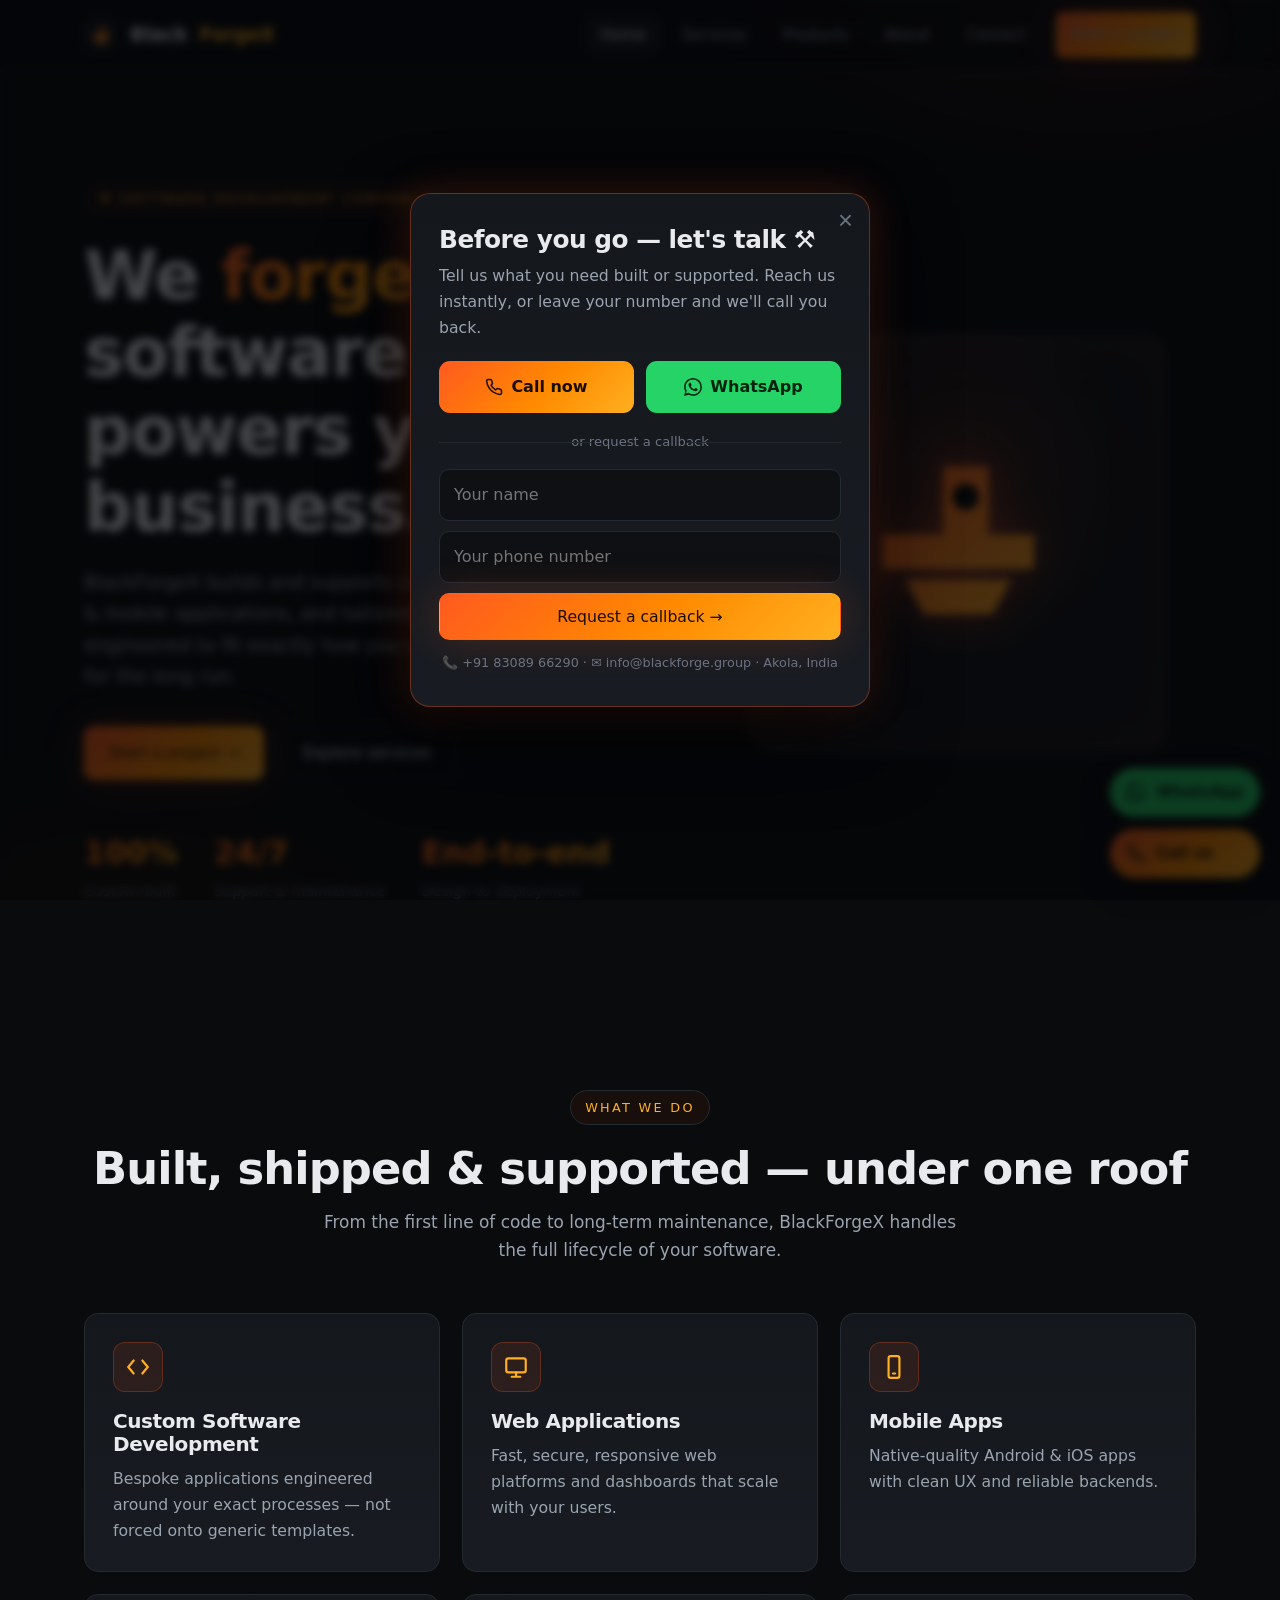
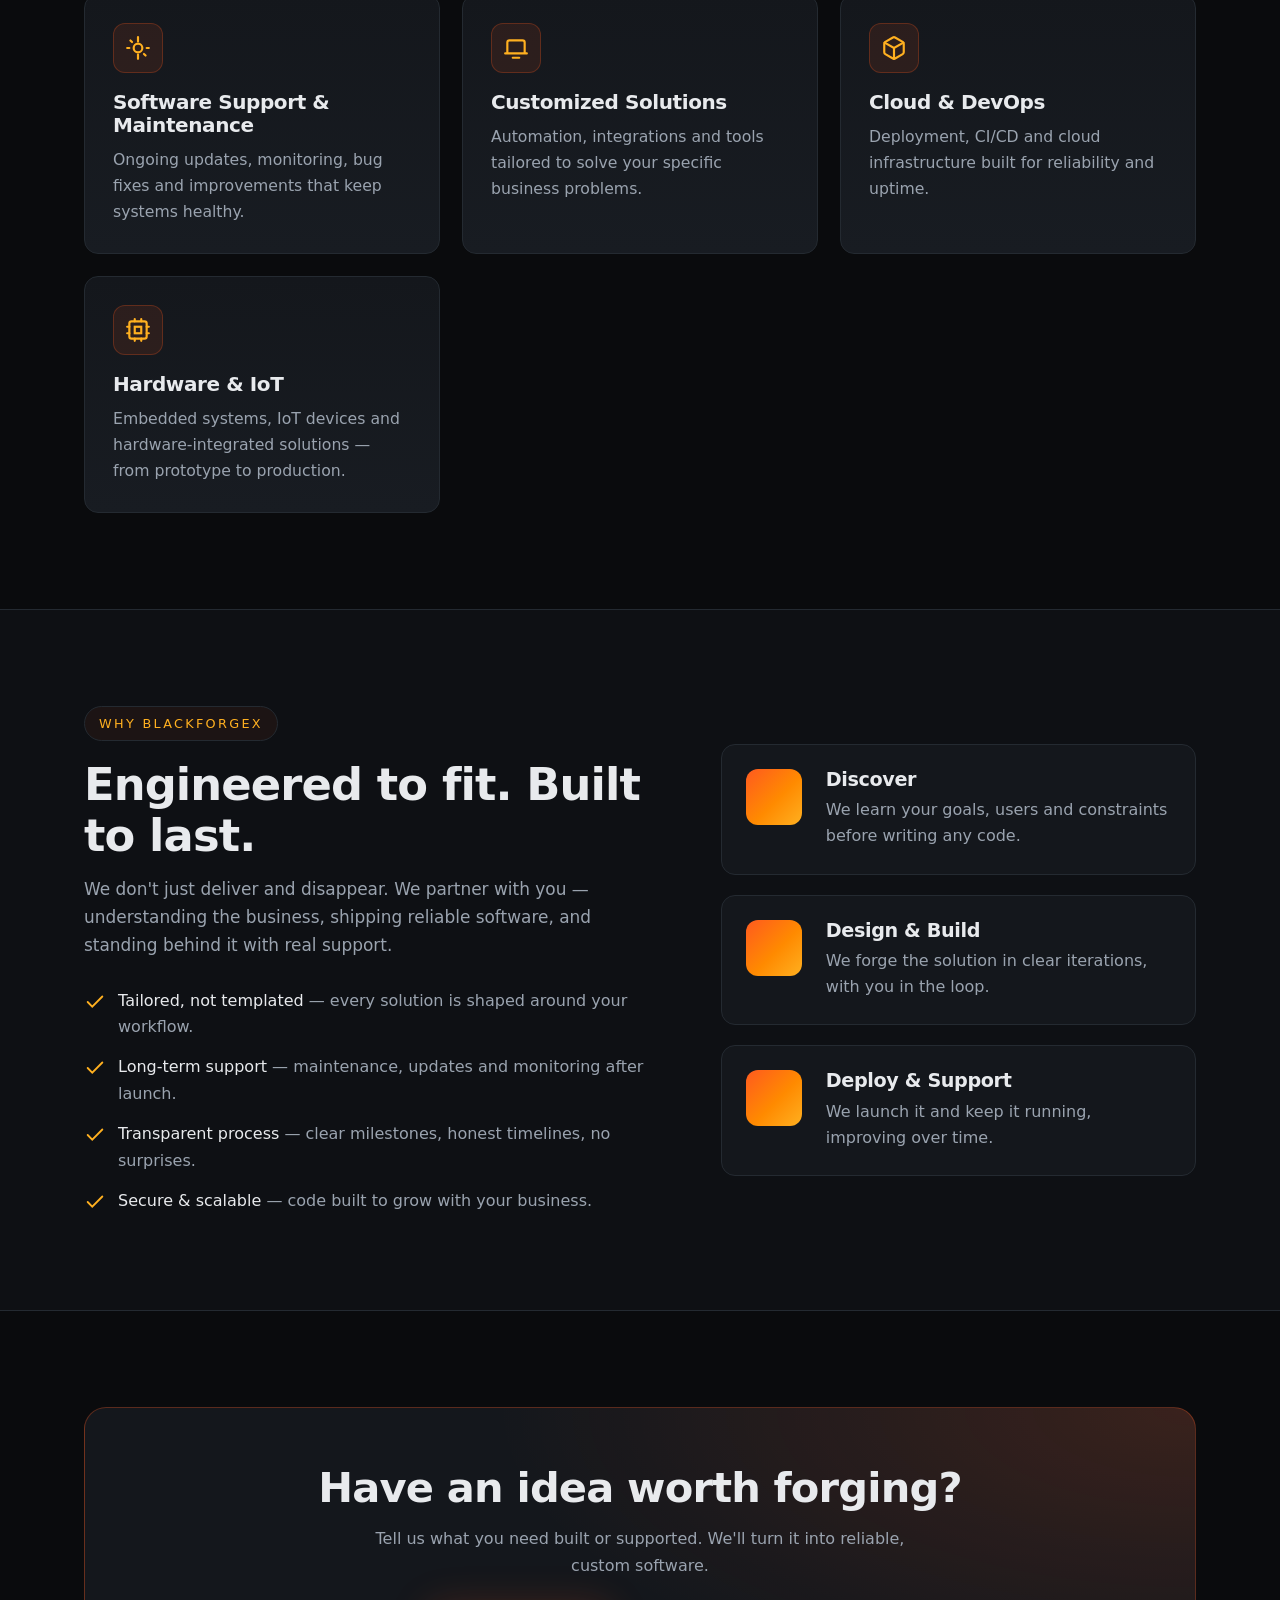
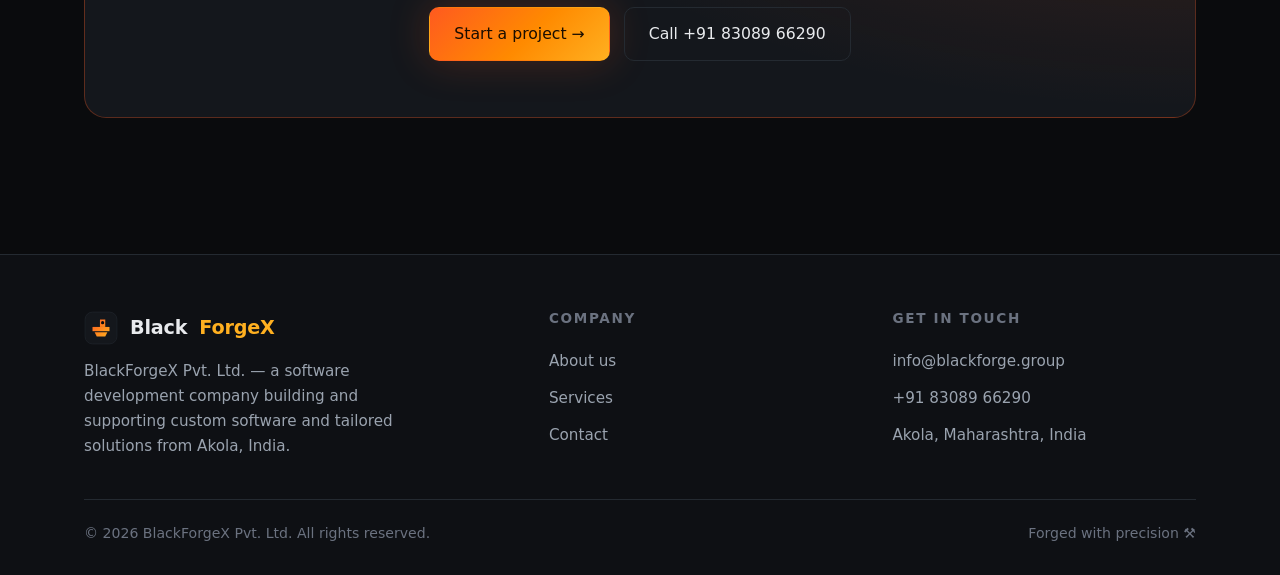
==== commit 135d682e: "Add Products/Buy page (DealDesk + Snap & Learn) with WhatsApp ordering + nav + sitemap" ====
--- a/index.html
+++ b/index.html
@@ -3,7 +3,7 @@
 <head>
   <meta charset="UTF-8" />
   <meta name="viewport" content="width=device-width, initial-scale=1.0" />
-  <meta http-equiv="Content-Security-Policy" content="default-src 'self'; base-uri 'self'; object-src 'none'; script-src 'self' 'unsafe-inline'; style-src 'self' 'unsafe-inline' https://fonts.googleapis.com; font-src 'self' https://fonts.gstatic.com; img-src 'self' data:; connect-src 'self'; form-action 'self' mailto:" />
+  <meta http-equiv="Content-Security-Policy" content="default-src 'self'; base-uri 'self'; object-src 'none'; script-src 'self' 'unsafe-inline'; style-src 'self' 'unsafe-inline' https://fonts.googleapis.com; font-src 'self' https://fonts.gstatic.com; img-src 'self' data:; connect-src 'self'; form-action 'self' mailto:; upgrade-insecure-requests" />
   <meta name="referrer" content="strict-origin-when-cross-origin" />
   <title>BlackForgeX Pvt. Ltd. — Custom Software Development &amp; Support | Akola, India</title>
   <meta name="description" content="BlackForgeX Pvt. Ltd. is a software development company in Akola, India, building and supporting custom software, web & mobile apps, and tailored business solutions. Call +91 83089 66290." />
@@ -92,6 +92,7 @@
       <ul class="nav-links">
         <li><a href="index.html" class="active">Home</a></li>
         <li><a href="services.html">Services</a></li>
+        <li><a href="products.html">Products</a></li>
         <li><a href="about.html">About</a></li>
         <li><a href="contact.html">Contact</a></li>
         <li class="nav-cta"><a class="btn btn-primary" href="contact.html">Start a project</a></li>
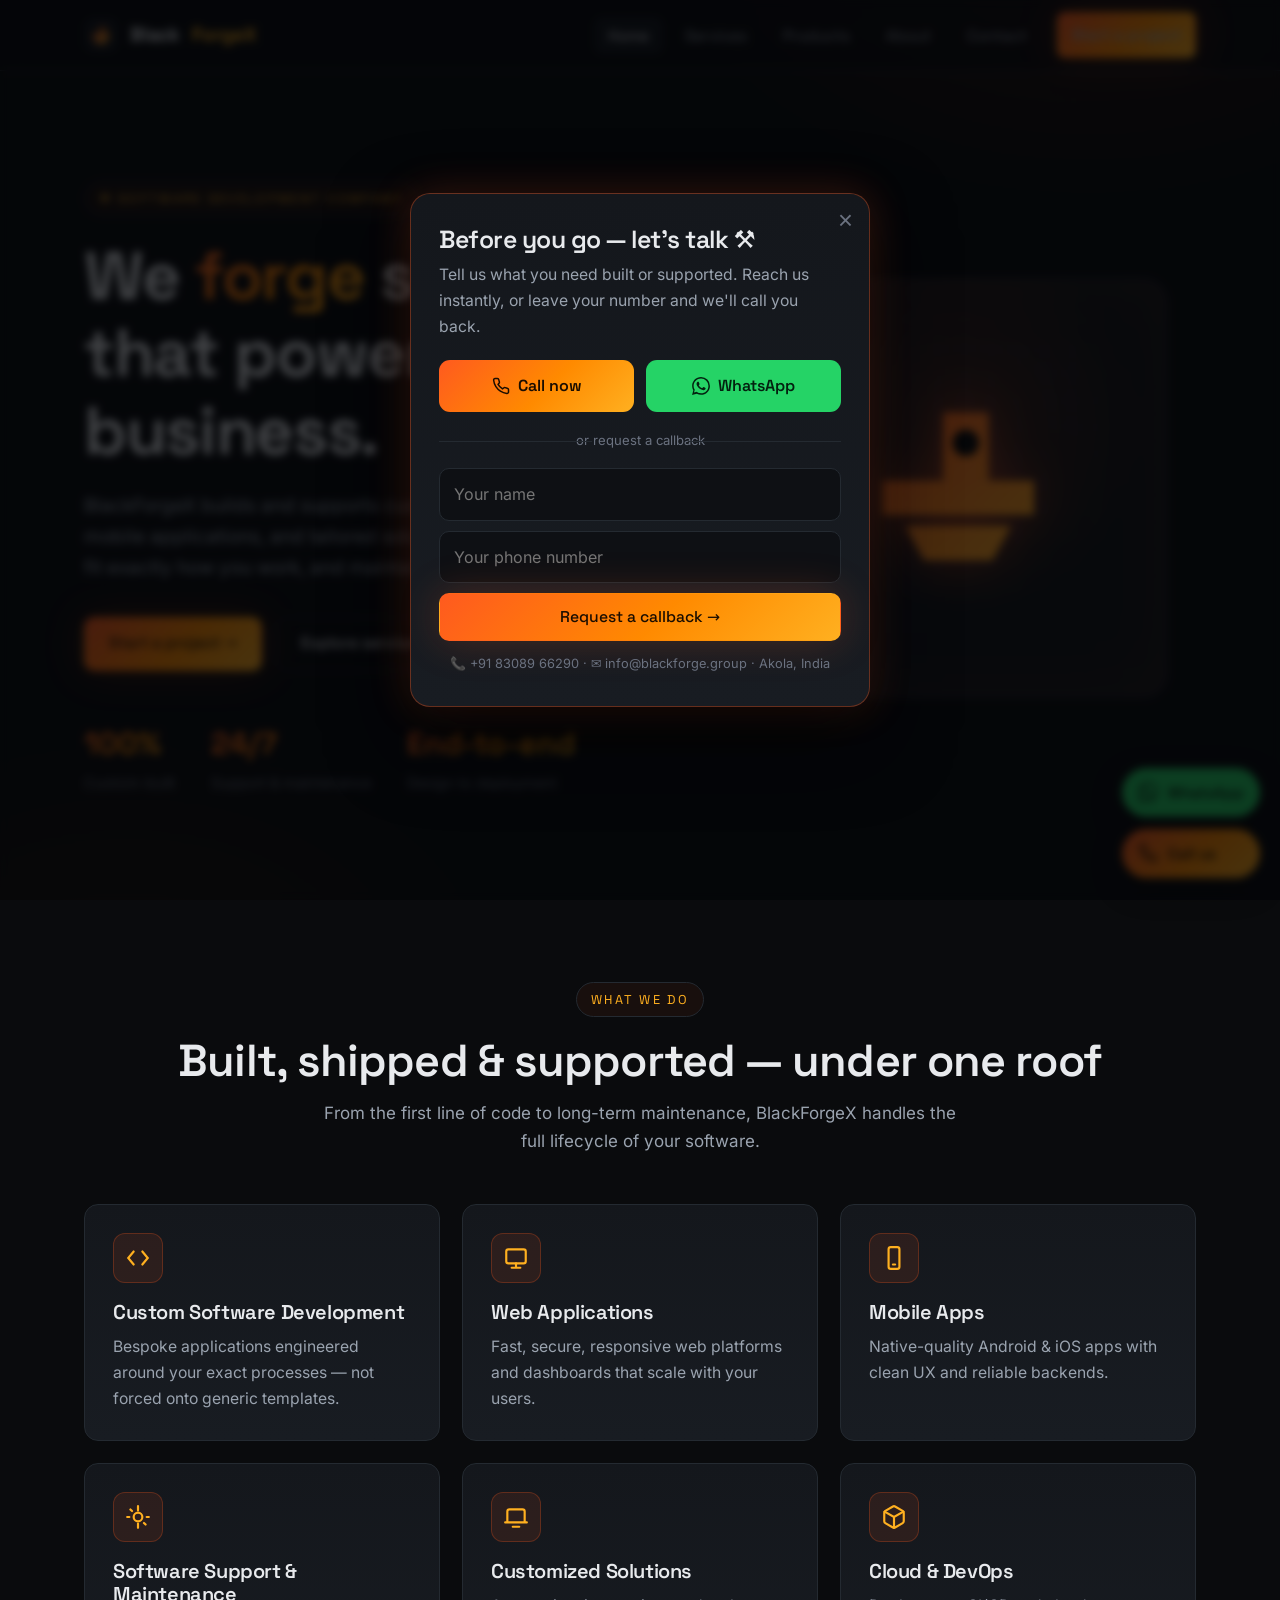
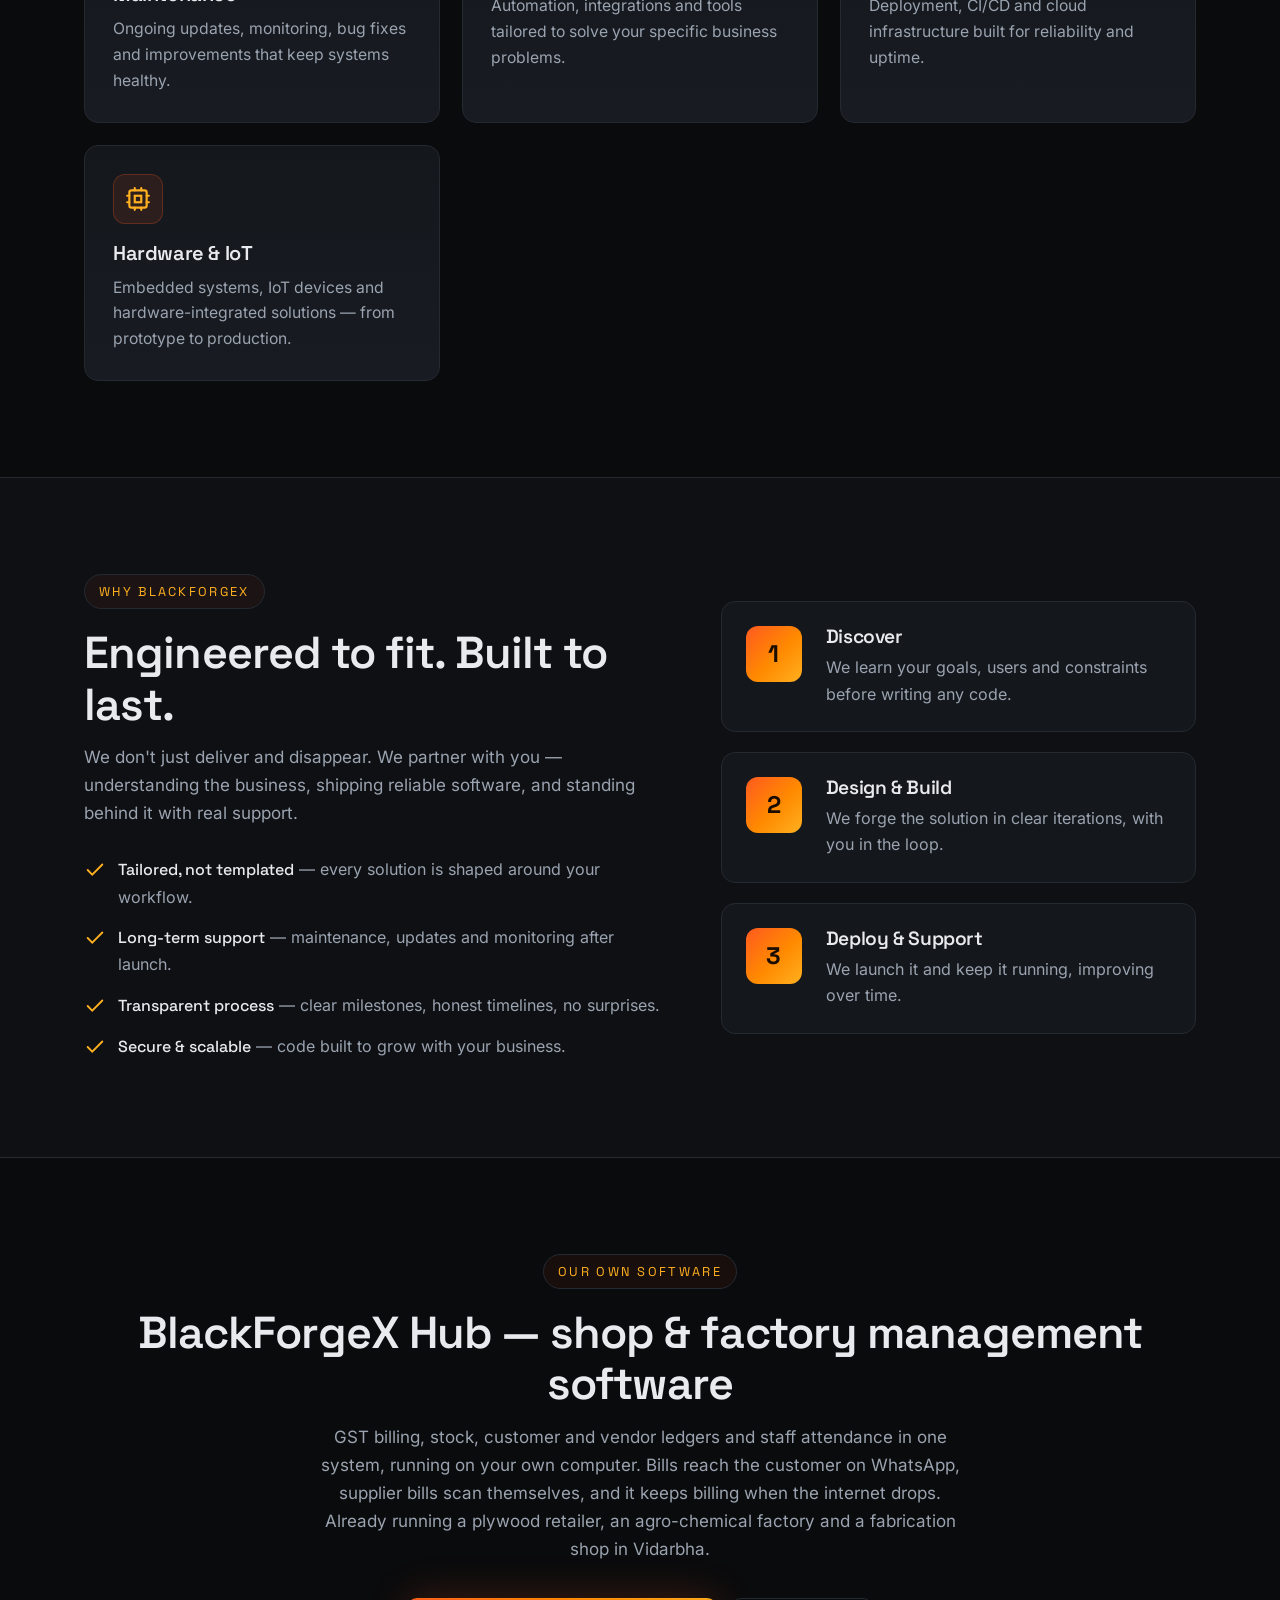
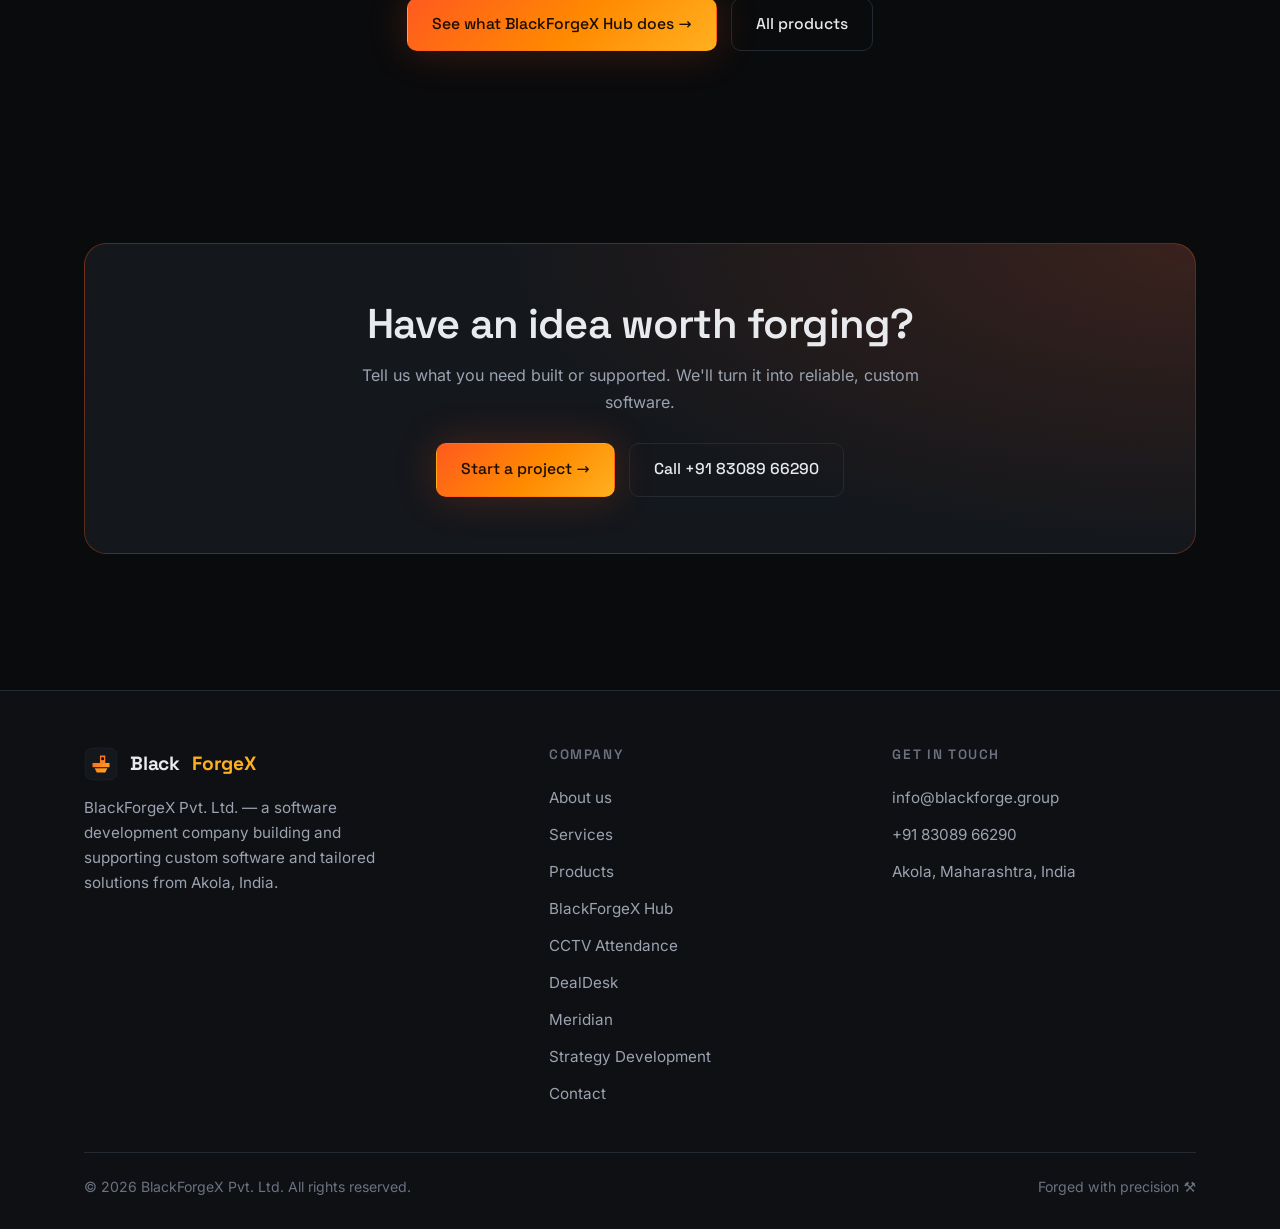
==== commit dc78ab2a: "Add product pages, self-hosted fonts and full on-page SEO pass New pages - hub.html         BlackFor" ====
--- a/index.html
+++ b/index.html
@@ -3,10 +3,10 @@
 <head>
   <meta charset="UTF-8" />
   <meta name="viewport" content="width=device-width, initial-scale=1.0" />
-  <meta http-equiv="Content-Security-Policy" content="default-src 'self'; base-uri 'self'; object-src 'none'; script-src 'self' 'unsafe-inline'; style-src 'self' 'unsafe-inline' https://fonts.googleapis.com; font-src 'self' https://fonts.gstatic.com; img-src 'self' data:; connect-src 'self'; form-action 'self' mailto:; upgrade-insecure-requests" />
+  <meta http-equiv="Content-Security-Policy" content="default-src 'self'; base-uri 'self'; object-src 'none'; script-src 'self' 'unsafe-inline'; style-src 'self' 'unsafe-inline'; font-src 'self'; img-src 'self' data:; connect-src 'self'; form-action 'self' mailto:; upgrade-insecure-requests" />
   <meta name="referrer" content="strict-origin-when-cross-origin" />
-  <title>BlackForgeX Pvt. Ltd. — Custom Software Development &amp; Support | Akola, India</title>
-  <meta name="description" content="BlackForgeX Pvt. Ltd. is a software development company in Akola, India, building and supporting custom software, web & mobile apps, and tailored business solutions. Call +91 83089 66290." />
+  <title>BlackForgeX — Software Development Company in Akola</title>
+  <meta name="description" content="BlackForgeX Pvt. Ltd. builds and supports custom software, web &amp; mobile apps and business systems from Akola, India. Call +91 83089 66290." />
   <meta name="keywords" content="BlackForgeX, BlackForgeX Pvt Ltd, BlackForgeX Private Limited, BlackForge, software development company Akola, custom software development India, software support, web development, web app development, mobile app development, hardware development, IoT development, embedded systems, tech company Akola, app development Akola, IT company Akola" />
   <meta name="author" content="BlackForgeX Pvt. Ltd." />
   <meta name="robots" content="index, follow" />
@@ -20,8 +20,11 @@
   <meta property="og:title" content="BlackForgeX Pvt. Ltd. — Custom Software Development &amp; Support" />
   <meta property="og:description" content="A software development company in Akola, India. We build and support custom software, web & mobile apps, and tailored solutions." />
   <meta property="og:url" content="https://blackforge.group/" />
-  <meta property="og:image" content="https://blackforge.group/assets/favicon.svg" />
-  <meta name="twitter:card" content="summary" />
+  <meta property="og:image" content="https://blackforge.group/assets/og.png" />
+  <meta property="og:image:width" content="1200" />
+  <meta property="og:image:height" content="630" />
+  <meta name="twitter:card" content="summary_large_image" />
+  <meta name="twitter:image" content="https://blackforge.group/assets/og.png" />
   <meta name="twitter:title" content="BlackForgeX Pvt. Ltd. — Custom Software Development &amp; Support" />
   <meta name="twitter:description" content="Custom software, web & mobile apps and long-term support — forged in Akola, India." />
 
@@ -34,14 +37,14 @@
     "alternateName": ["BlackForgeX", "BlackForge X", "BlackForgeX Private Limited", "BlackForge"],
     "url": "https://blackforge.group",
     "logo": "https://blackforge.group/assets/favicon.svg",
-    "image": "https://blackforge.group/assets/favicon.svg",
+    "image": "https://blackforge.group/assets/og.png",
     "description": "Software & hardware development company building and supporting custom software, web & mobile applications, IoT/embedded hardware and tailored business solutions.",
     "knowsAbout": ["Custom software development", "Web application development", "Mobile app development", "Software support and maintenance", "Hardware development", "IoT and embedded systems", "Cloud and DevOps", "Business automation"],
     "hasMap": "https://share.google/CBr5FHpI6eiG2yBx3",
     "email": "info@blackforge.group",
     "telephone": "+91-83089-66290",
     "priceRange": "$$",
-    "areaServed": "IN",
+    "areaServed": ["IN", "Worldwide"],
     "address": {
       "@type": "PostalAddress",
       "addressLocality": "Akola",
@@ -53,7 +56,7 @@
       "telephone": "+91-83089-66290",
       "email": "info@blackforge.group",
       "contactType": "sales",
-      "areaServed": "IN",
+      "areaServed": ["IN", "Worldwide"],
       "availableLanguage": ["en", "hi", "mr"]
     },
     "sameAs": ["https://share.google/CBr5FHpI6eiG2yBx3"]
@@ -67,10 +70,10 @@
     "url": "https://blackforge.group"
   }
   </script>
-  <link rel="preconnect" href="https://fonts.googleapis.com" />
-  <link rel="preconnect" href="https://fonts.gstatic.com" crossorigin />
-  <link href="https://fonts.googleapis.com/css2?family=Space+Grotesk:wght@400;500;600;700&family=Inter:wght@400;500;600&display=swap" rel="stylesheet" />
+  <link rel="preload" href="assets/fonts/SpaceGrotesk-700.woff2" as="font" type="font/woff2" crossorigin />
+  <link rel="preload" href="assets/fonts/Inter-400.woff2" as="font" type="font/woff2" crossorigin />
   <link rel="stylesheet" href="assets/css/styles.css" />
+  <noscript><style>.reveal{opacity:1 !important;transform:none !important}</style></noscript>
 </head>
 <body>
   <!-- ============ HEADER ============ -->
@@ -204,6 +207,21 @@
     </div>
   </section>
 
+  <!-- ============ FEATURED PRODUCT ============ -->
+  <section class="section">
+    <div class="container">
+      <div class="reveal" style="text-align:center; display:flex; flex-direction:column; align-items:center;">
+        <span class="eyebrow">Our own software</span>
+        <h2 class="section-title">BlackForgeX Hub — shop &amp; factory management software</h2>
+        <p class="section-lead" style="margin-inline:auto;">GST billing, stock, customer and vendor ledgers and staff attendance in one system, running on your own computer. Bills reach the customer on WhatsApp, supplier bills scan themselves, and it keeps billing when the internet drops. Already running a plywood retailer, an agro-chemical factory and a fabrication shop in Vidarbha.</p>
+        <div class="hero-actions" style="justify-content:center;">
+          <a class="btn btn-primary" href="hub.html">See what BlackForgeX Hub does →</a>
+          <a class="btn btn-ghost" href="products.html">All products</a>
+        </div>
+      </div>
+    </div>
+  </section>
+
   <!-- ============ CTA ============ -->
   <section class="section">
     <div class="container">
@@ -238,6 +256,12 @@
           <h4>Company</h4>
           <a href="about.html">About us</a>
           <a href="services.html">Services</a>
+          <a href="products.html">Products</a>
+          <a href="hub.html">BlackForgeX Hub</a>
+          <a href="factory.html">CCTV Attendance</a>
+          <a href="dealdesk.html">DealDesk</a>
+          <a href="meridian.html">Meridian</a>
+          <a href="quant.html">Strategy Development</a>
           <a href="contact.html">Contact</a>
         </div>
         <div class="footer-col">
--- a/assets/css/styles.css
+++ b/assets/css/styles.css
@@ -1,3 +1,11 @@
+/* ---------- Self-hosted fonts (no external requests, no render block) ---------- */
+@font-face{font-family:'Inter';font-style:normal;font-weight:400;font-display:swap;src:url('../fonts/Inter-400.woff2') format('woff2');}
+@font-face{font-family:'Inter';font-style:normal;font-weight:500;font-display:swap;src:url('../fonts/Inter-500.woff2') format('woff2');}
+@font-face{font-family:'Inter';font-style:normal;font-weight:600;font-display:swap;src:url('../fonts/Inter-600.woff2') format('woff2');}
+@font-face{font-family:'Space Grotesk';font-style:normal;font-weight:400;font-display:swap;src:url('../fonts/SpaceGrotesk-400.woff2') format('woff2');}
+@font-face{font-family:'Space Grotesk';font-style:normal;font-weight:500;font-display:swap;src:url('../fonts/SpaceGrotesk-500.woff2') format('woff2');}
+@font-face{font-family:'Space Grotesk';font-style:normal;font-weight:600;font-display:swap;src:url('../fonts/SpaceGrotesk-600.woff2') format('woff2');}
+@font-face{font-family:'Space Grotesk';font-style:normal;font-weight:700;font-display:swap;src:url('../fonts/SpaceGrotesk-700.woff2') format('woff2');}
 /* ===========================================================
    BlackForgeX — design system
    Theme: industrial forge — black steel + ember glow
@@ -152,6 +160,7 @@
 .step .num { counter-increment: step; font-family: var(--font-head); font-size: 1.5rem; font-weight: 700;
   width: 56px; height: 56px; border-radius: 12px; display: grid; place-items: center;
   background: var(--grad-ember); color: #1a0d00; }
+.step .num::before { content: counter(step); }
 .step h3 { font-size: 1.2rem; margin-bottom: 6px; }
 .step p { color: var(--muted); }
 
@@ -298,3 +307,4 @@
 .cap-form input:focus { outline: none; border-color: var(--ember); }
 .cap-form button { justify-content: center; }
 .cap-trust { margin-top: 12px; text-align: center; color: var(--faint); font-size: .8rem; }
+
